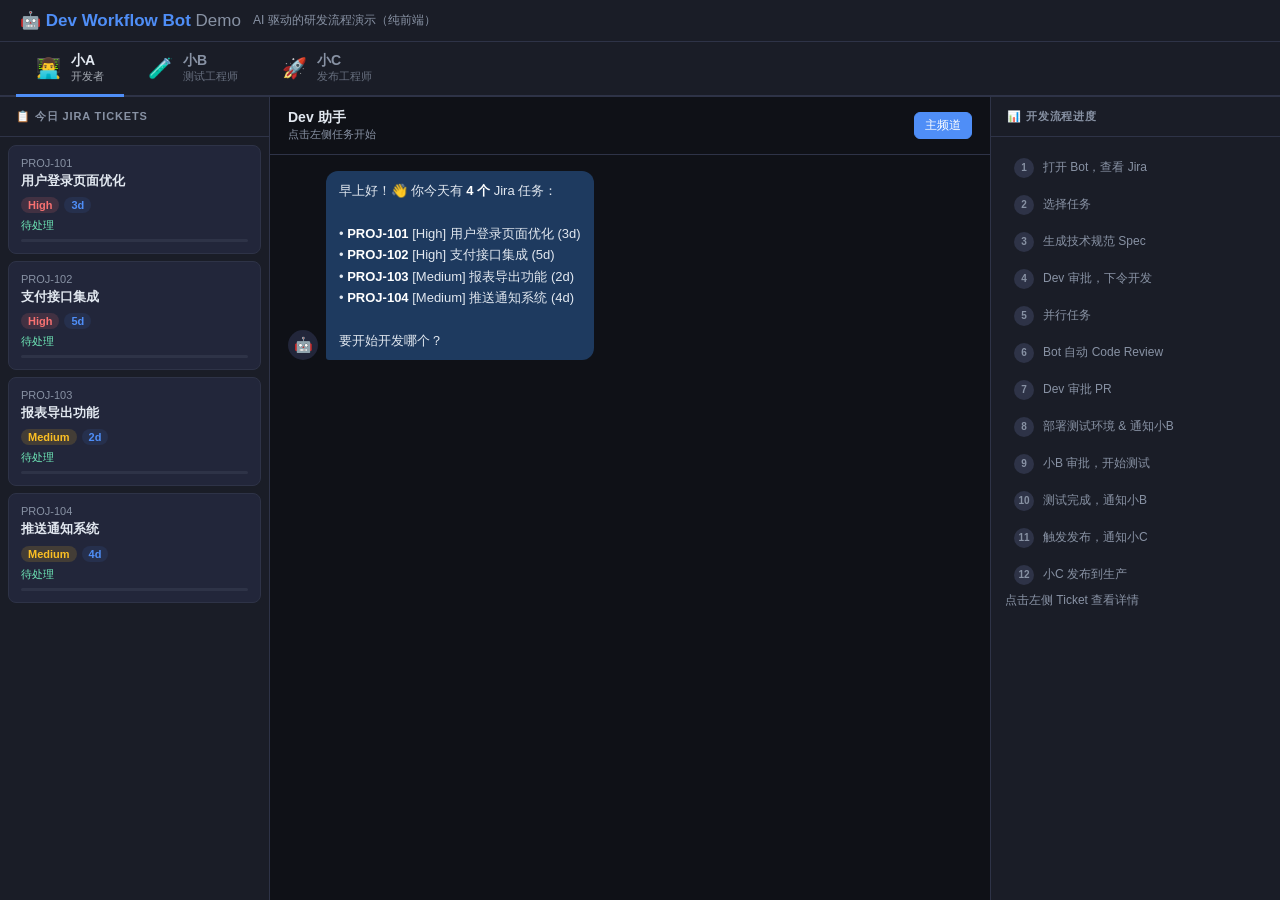
==== docs/index.html @ 61ea81e2 "feat: 纯静态版本 (GitHub Pages)" ====
<!DOCTYPE html>
<html lang="zh">
<head>
  <meta charset="UTF-8">
  <meta name="viewport" content="width=device-width, initial-scale=1.0">
  <title>Dev Workflow Bot Demo</title>
  <style>
* { box-sizing: border-box; margin: 0; padding: 0; }
:root {
  --bg: #0f1117; --surface: #1a1d27; --surface2: #22263a;
  --border: #2e3347; --accent: #4f8ef7; --accent2: #6ee7b7;
  --text: #e2e8f0; --text-dim: #8892a4;
  --bot-bubble: #1e3a5f; --user-bubble: #1a2a1a;
  --system-color: #64748b; --high: #f87171; --med: #fbbf24;
  --low: #4ade80; --done: #6ee7b7;
  --color-a: #4f8ef7; --color-b: #a78bfa; --color-c: #34d399;
}
body { font-family: -apple-system,BlinkMacSystemFont,'Segoe UI',sans-serif; background:var(--bg); color:var(--text); height:100vh; display:flex; flex-direction:column; overflow:hidden; }
header { background:var(--surface); border-bottom:1px solid var(--border); padding:10px 20px; display:flex; align-items:center; gap:12px; flex-shrink:0; }
header h1 { font-size:17px; font-weight:700; color:var(--accent); }
header h1 span { color:var(--text-dim); font-weight:400; }
.header-sub { font-size:12px; color:var(--text-dim); }
.person-tabs { display:flex; background:var(--surface); border-bottom:2px solid var(--border); padding:0 16px; flex-shrink:0; gap:4px; }
.person-tab { display:flex; align-items:center; gap:10px; padding:10px 20px; background:transparent; border:none; border-bottom:3px solid transparent; margin-bottom:-2px; cursor:pointer; color:var(--text-dim); transition:all .2s; position:relative; }
.person-tab:hover { color:var(--text); }
.person-tab.active { color:var(--text); }
.person-tab[data-person="a"].active { border-bottom-color:var(--color-a); }
.person-tab[data-person="b"].active { border-bottom-color:var(--color-b); }
.person-tab[data-person="c"].active { border-bottom-color:var(--color-c); }
.person-avatar { font-size:20px; }
.person-info { display:flex; flex-direction:column; align-items:flex-start; }
.person-name { font-size:14px; font-weight:700; line-height:1.2; }
.person-role { font-size:11px; opacity:.7; }
.person-badge { background:#f87171; color:white; font-size:10px; font-weight:700; border-radius:10px; padding:1px 6px; min-width:18px; text-align:center; display:none; }
.person-panel { display:none; flex:1; overflow:hidden; }
.person-panel.active { display:flex; flex-direction:column; }
.main { display:grid; grid-template-columns:270px 1fr 290px; flex:1; overflow:hidden; }
.sidebar { background:var(--surface); border-right:1px solid var(--border); display:flex; flex-direction:column; overflow:hidden; }
.sidebar-title { padding:12px 16px; font-size:11px; font-weight:700; text-transform:uppercase; letter-spacing:.08em; color:var(--text-dim); border-bottom:1px solid var(--border); flex-shrink:0; }
.ticket-list { flex:1; overflow-y:auto; padding:8px; }
.ticket-card { padding:11px 12px; border-radius:8px; border:1px solid var(--border); margin-bottom:7px; cursor:pointer; transition:all .2s; background:var(--surface2); }
.ticket-card:hover { border-color:var(--accent); }
.ticket-card.active { border-color:var(--accent); background:#1a2540; }
.ticket-id { font-size:11px; color:var(--text-dim); margin-bottom:3px; }
.ticket-title-text { font-size:13px; font-weight:600; line-height:1.4; margin-bottom:7px; }
.ticket-meta { display:flex; gap:5px; align-items:center; flex-wrap:wrap; }
.badge { padding:2px 7px; border-radius:10px; font-size:11px; font-weight:600; }
.badge-high { background:rgba(248,113,113,.15); color:var(--high); }
.badge-medium { background:rgba(251,191,36,.15); color:var(--med); }
.badge-est { background:rgba(79,142,247,.1); color:var(--accent); }
.ticket-state-label { font-size:11px; color:var(--accent2); margin-top:5px; }
.step-bar { height:3px; background:var(--border); border-radius:2px; overflow:hidden; margin-top:6px; }
.step-fill { height:100%; background:var(--accent); transition:width .5s; }
.queue-card { padding:11px 12px; border-radius:8px; border:1px solid var(--border); margin-bottom:7px; cursor:pointer; background:var(--surface2); transition:all .2s; }
.queue-card:hover { border-color:var(--accent2); }
.queue-card.new { border-color:var(--accent2); animation:pulse-border 2s ease-out; }
@keyframes pulse-border { 0%{box-shadow:0 0 0 0 rgba(110,231,183,.4);} 70%{box-shadow:0 0 0 6px rgba(110,231,183,0);} 100%{box-shadow:none;} }
.queue-title { font-size:13px; font-weight:600; margin-bottom:4px; }
.queue-sub { font-size:11px; color:var(--text-dim); }
.queue-status { font-size:11px; margin-top:5px; }
.queue-status.pending { color:var(--med); }
.queue-status.done { color:var(--done); }
.empty-queue { padding:20px 12px; font-size:13px; color:var(--text-dim); text-align:center; line-height:1.8; }
.empty-queue span { font-size:11px; }
.chat-area { display:flex; flex-direction:column; overflow:hidden; }
.chat-header { padding:12px 18px; border-bottom:1px solid var(--border); display:flex; align-items:center; gap:12px; flex-shrink:0; background:var(--bg); }
.chat-title { font-size:14px; font-weight:700; }
.chat-subtitle { font-size:11px; color:var(--text-dim); }
.chat-tabs { display:flex; gap:5px; overflow-x:auto; margin-left:auto; }
.chat-tab { padding:4px 10px; border-radius:6px; font-size:12px; border:1px solid var(--border); background:transparent; color:var(--text-dim); cursor:pointer; white-space:nowrap; transition:all .2s; }
.chat-tab.active { background:var(--accent); border-color:var(--accent); color:white; }
.chat-tab.notify { border-color:var(--accent2); color:var(--accent2); }
.messages { flex:1; overflow-y:auto; padding:16px 18px; display:flex; flex-direction:column; gap:10px; }
.typing-wrap { padding:0 18px 10px; flex-shrink:0; min-height:40px; }
.msg-row { display:flex; align-items:flex-end; gap:8px; max-width:78%; }
.msg-row.bot { align-self:flex-start; }
.msg-row.user { align-self:flex-end; flex-direction:row-reverse; }
.msg-avatar { width:30px; height:30px; border-radius:50%; display:flex; align-items:center; justify-content:center; font-size:15px; flex-shrink:0; background:var(--surface2); }
.msg-content { display:flex; flex-direction:column; gap:5px; }
.bubble { padding:9px 13px; border-radius:12px; font-size:13px; line-height:1.65; }
.bubble.bot { background:var(--bot-bubble); border-bottom-left-radius:3px; }
.bubble.user { background:var(--user-bubble); border-bottom-right-radius:3px; color:#c8f0c8; }
.bubble a { color:var(--accent); text-decoration:none; }
.bubble a:hover { text-decoration:underline; }
.bubble code { background:rgba(255,255,255,.1); padding:1px 5px; border-radius:3px; font-family:monospace; font-size:12px; }
.system-event { align-self:center; font-size:11px; color:var(--system-color); background:var(--surface); padding:3px 12px; border-radius:20px; border:1px solid var(--border); }
.action-buttons { display:flex; gap:7px; flex-wrap:wrap; margin-top:3px; }
.action-btn { padding:6px 13px; border-radius:8px; border:1px solid var(--accent); background:transparent; color:var(--accent); font-size:12px; cursor:pointer; transition:all .2s; }
.action-btn:hover { background:var(--accent); color:white; }
.action-btn.done { opacity:.35; pointer-events:none; }
.typing-indicator { display:flex; gap:4px; align-items:center; padding:9px 13px; background:var(--bot-bubble); border-radius:12px; border-bottom-left-radius:3px; }
.typing-dot { width:6px; height:6px; border-radius:50%; background:var(--accent); animation:bounce 1.2s infinite; }
.typing-dot:nth-child(2) { animation-delay:.2s; }
.typing-dot:nth-child(3) { animation-delay:.4s; }
@keyframes bounce { 0%,60%,100%{transform:translateY(0);opacity:.4;} 30%{transform:translateY(-5px);opacity:1;} }
.empty-state-msg { flex:1; display:flex; flex-direction:column; align-items:center; justify-content:center; gap:12px; color:var(--text-dim); font-size:13px; text-align:center; margin:auto; padding:40px 20px; line-height:1.7; }
.empty-icon { font-size:40px; }
.status-panel { background:var(--surface); border-left:1px solid var(--border); display:flex; flex-direction:column; overflow:hidden; }
.panel-title { padding:12px 16px; font-size:11px; font-weight:700; text-transform:uppercase; letter-spacing:.08em; color:var(--text-dim); border-bottom:1px solid var(--border); flex-shrink:0; }
.panel-body { flex:1; overflow-y:auto; padding:14px; }
.panel-hint { color:var(--text-dim); font-size:12px; }
.step-list { display:flex; flex-direction:column; gap:3px; }
.step-item { display:flex; align-items:center; gap:9px; padding:7px 9px; border-radius:7px; font-size:12px; transition:all .3s; }
.step-item.active { background:rgba(79,142,247,.12); color:var(--accent); font-weight:600; }
.step-item.done { color:var(--done); }
.step-item.pending { color:var(--text-dim); }
.step-num { width:20px; height:20px; border-radius:50%; display:flex; align-items:center; justify-content:center; font-size:10px; font-weight:700; flex-shrink:0; }
.step-num.active { background:var(--accent); color:white; }
.step-num.done { background:var(--done); color:#0f1117; }
.step-num.pending { background:var(--border); color:var(--text-dim); }
.info-section { margin-top:16px; border-top:1px solid var(--border); padding-top:14px; }
.info-title { font-size:11px; font-weight:700; color:var(--text-dim); text-transform:uppercase; letter-spacing:.06em; margin-bottom:10px; }
.info-row { margin-bottom:10px; }
.info-label { font-size:11px; color:var(--text-dim); margin-bottom:2px; }
.info-value { font-size:12px; color:var(--text); word-break:break-all; }
.info-value a { color:var(--accent); text-decoration:none; }
.info-value code { font-family:monospace; font-size:11px; background:rgba(255,255,255,.07); padding:1px 5px; border-radius:3px; }
::-webkit-scrollbar { width:4px; height:4px; }
::-webkit-scrollbar-track { background:transparent; }
::-webkit-scrollbar-thumb { background:var(--border); border-radius:3px; }
.bubble strong { font-weight:700; color:#fff; }
  </style>
</head>
<body>

<header>
  <h1>🤖 Dev Workflow Bot <span>Demo</span></h1>
  <div class="header-sub">AI 驱动的研发流程演示（纯前端）</div>
</header>

<div class="person-tabs">
  <button class="person-tab active" data-person="a" onclick="switchPerson('a')">
    <span class="person-avatar">👨‍💻</span>
    <span class="person-info"><span class="person-name">小A</span><span class="person-role">开发者</span></span>
    <span class="person-badge" id="badge-a"></span>
  </button>
  <button class="person-tab" data-person="b" onclick="switchPerson('b')">
    <span class="person-avatar">🧪</span>
    <span class="person-info"><span class="person-name">小B</span><span class="person-role">测试工程师</span></span>
    <span class="person-badge" id="badge-b"></span>
  </button>
  <button class="person-tab" data-person="c" onclick="switchPerson('c')">
    <span class="person-avatar">🚀</span>
    <span class="person-info"><span class="person-name">小C</span><span class="person-role">发布工程师</span></span>
    <span class="person-badge" id="badge-c"></span>
  </button>
</div>

<!-- 小A -->
<div class="person-panel active" id="panel-a">
  <div class="main">
    <aside class="sidebar">
      <div class="sidebar-title">📋 今日 Jira Tickets</div>
      <div class="ticket-list" id="ticket-list-a"></div>
    </aside>
    <section class="chat-area">
      <div class="chat-header">
        <div><div class="chat-title" id="chat-title-a">Dev 助手</div><div class="chat-subtitle" id="chat-subtitle-a">点击左侧任务开始</div></div>
        <div class="chat-tabs" id="chat-tabs-a">
          <button class="chat-tab active" data-tid="__a__" onclick="switchTab('a','__a__')">主频道</button>
        </div>
      </div>
      <div class="messages" id="messages-a"></div>
      <div class="typing-wrap"><div class="msg-row bot" id="typing-a" style="display:none"><div class="msg-avatar">🤖</div><div class="typing-indicator"><div class="typing-dot"></div><div class="typing-dot"></div><div class="typing-dot"></div></div></div></div>
    </section>
    <aside class="status-panel">
      <div class="panel-title">📊 开发流程进度</div>
      <div class="panel-body"><div class="step-list" id="step-list-a"></div><div id="info-a"><div class="panel-hint">点击左侧 Ticket 查看详情</div></div></div>
    </aside>
  </div>
</div>

<!-- 小B -->
<div class="person-panel" id="panel-b">
  <div class="main">
    <aside class="sidebar">
      <div class="sidebar-title">🧪 待测试任务</div>
      <div class="ticket-list" id="ticket-list-b"><div class="empty-queue">暂无待测试任务<br><span>等待开发完成后通知</span></div></div>
    </aside>
    <section class="chat-area">
      <div class="chat-header">
        <div><div class="chat-title">Bot 测试助手</div><div class="chat-subtitle">收到测试任务后在此交互</div></div>
        <div class="chat-tabs" id="chat-tabs-b"><button class="chat-tab active" data-tid="__b__" onclick="switchTab('b','__b__')">主频道</button></div>
      </div>
      <div class="messages" id="messages-b"><div class="empty-state-msg"><div class="empty-icon">🧪</div><div>等待小A 完成开发<br>测试任务会自动推送到这里</div></div></div>
      <div class="typing-wrap"><div class="msg-row bot" id="typing-b" style="display:none"><div class="msg-avatar">🤖</div><div class="typing-indicator"><div class="typing-dot"></div><div class="typing-dot"></div><div class="typing-dot"></div></div></div></div>
    </section>
    <aside class="status-panel">
      <div class="panel-title">📋 测试详情</div>
      <div class="panel-body"><div id="info-b"><div class="panel-hint">收到测试任务后显示详情</div></div></div>
    </aside>
  </div>
</div>

<!-- 小C -->
<div class="person-panel" id="panel-c">
  <div class="main">
    <aside class="sidebar">
      <div class="sidebar-title">🚀 待发布任务</div>
      <div class="ticket-list" id="ticket-list-c"><div class="empty-queue">暂无待发布任务<br><span>等待测试通过后通知</span></div></div>
    </aside>
    <section class="chat-area">
      <div class="chat-header">
        <div><div class="chat-title">Bot 发布助手</div><div class="chat-subtitle">收到发布任务后在此交互</div></div>
        <div class="chat-tabs" id="chat-tabs-c"><button class="chat-tab active" data-tid="__c__" onclick="switchTab('c','__c__')">主频道</button></div>
      </div>
      <div class="messages" id="messages-c"><div class="empty-state-msg"><div class="empty-icon">🚀</div><div>等待小B 测试通过<br>发布任务会自动推送到这里</div></div></div>
      <div class="typing-wrap"><div class="msg-row bot" id="typing-c" style="display:none"><div class="msg-avatar">🤖</div><div class="typing-indicator"><div class="typing-dot"></div><div class="typing-dot"></div><div class="typing-dot"></div></div></div></div>
    </section>
    <aside class="status-panel">
      <div class="panel-title">📋 发布详情</div>
      <div class="panel-body"><div id="info-c"><div class="panel-hint">收到发布任务后显示详情</div></div></div>
    </aside>
  </div>
</div>

<script>
// ── Data ─────────────────────────────────────────────────────────────────────
const TICKETS = [
  { id:"PROJ-101", title:"用户登录页面优化", desc:"优化登录页面 UI，支持手机号+验证码登录，增加记住密码功能", priority:"High", est:"3d" },
  { id:"PROJ-102", title:"支付接口集成", desc:"集成 Stripe 支付网关，支持信用卡和 Apple Pay", priority:"High", est:"5d" },
  { id:"PROJ-103", title:"报表导出功能", desc:"支持导出 Excel/PDF 格式的销售报表，支持自定义时间范围", priority:"Medium", est:"2d" },
  { id:"PROJ-104", title:"推送通知系统", desc:"集成 Firebase FCM，实现订单状态推送通知", priority:"Medium", est:"4d" },
];
const STEPS = [
  {n:1,l:"打开 Bot，查看 Jira"},{n:2,l:"选择任务"},{n:3,l:"生成技术规范 Spec"},
  {n:4,l:"Dev 审批，下令开发"},{n:5,l:"并行任务"},{n:6,l:"Bot 自动 Code Review"},
  {n:7,l:"Dev 审批 PR"},{n:8,l:"部署测试环境 & 通知小B"},{n:9,l:"小B 审批，开始测试"},
  {n:10,l:"测试完成，通知小B"},{n:11,l:"触发发布，通知小C"},{n:12,l:"小C 发布到生产"},
];

// ── State ─────────────────────────────────────────────────────────────────────
let currentPerson = "a";
const ps = {
  a:{ tid:"__a__", threads:{"__a__":[]}, wf:{} },
  b:{ tid:"__b__", threads:{"__b__":[]}, wf:{} },
  c:{ tid:"__c__", threads:{"__c__":[]}, wf:{} },
};
const badges = {a:0,b:0,c:0};

// ── Init ─────────────────────────────────────────────────────────────────────
window.addEventListener("DOMContentLoaded", () => {
  renderTicketList();
  renderSteps("a", 0);
  delay(600).then(() => botMsg("a","__a__",
    `早上好！👋 你今天有 <strong>${TICKETS.length} 个</strong> Jira 任务：\n\n${
      TICKETS.map(t=>`• <strong>${t.id}</strong> [${t.priority}] ${t.title} (${t.est})`).join("\n")
    }\n\n要开始开发哪个？`
  ));
});

// ── Person switch ─────────────────────────────────────────────────────────────
function switchPerson(p) {
  currentPerson = p;
  document.querySelectorAll(".person-tab").forEach(t => t.classList.toggle("active", t.dataset.person===p));
  document.querySelectorAll(".person-panel").forEach(el => el.classList.toggle("active", el.id===`panel-${p}`));
  clearBadge(p);
  // Re-render current thread
  const tid = ps[p].tid;
  const thread = ps[p].threads[tid] || [];
  const box = document.getElementById(`messages-${p}`);
  if (box && thread.length > 0) {
    box.innerHTML = "";
    thread.forEach(m => renderMsgEl(p, m));
    scrollBot(p);
  }
  syncTabs(p);
}

// ── Chat tab switch ───────────────────────────────────────────────────────────
function switchTab(p, tid) {
  ps[p].tid = tid;
  syncTabs(p);
  const box = document.getElementById(`messages-${p}`);
  if (!box) return;
  box.innerHTML = "";
  (ps[p].threads[tid]||[]).forEach(m => renderMsgEl(p, m));
  scrollBot(p);
  if (p==="a") {
    const wf = ps.a.wf[tid];
    renderSteps("a", wf?.step||0);
    renderInfoA(tid);
  }
}

function syncTabs(p) {
  const tid = ps[p].tid;
  document.querySelectorAll(`#chat-tabs-${p} .chat-tab`).forEach(t => {
    t.classList.toggle("active", t.dataset.tid===tid);
    if (t.dataset.tid===tid) t.classList.remove("notify");
  });
}

function addTabFor(p, tid, label) {
  const c = document.getElementById(`chat-tabs-${p}`);
  if (!c || c.querySelector(`[data-tid="${tid}"]`)) return;
  const btn = document.createElement("button");
  btn.className="chat-tab"; btn.dataset.tid=tid; btn.textContent=label;
  btn.onclick=()=>switchTab(p,tid);
  c.appendChild(btn);
}

// ── Ticket list (小A) ─────────────────────────────────────────────────────────
function renderTicketList() {
  const list = document.getElementById("ticket-list-a");
  TICKETS.forEach(t => {
    const card = document.createElement("div");
    card.className="ticket-card"; card.dataset.tid=t.id; card.onclick=()=>selectTicket(t.id);
    const pc = t.priority==="High"?"badge-high":"badge-medium";
    card.innerHTML=`<div class="ticket-id">${t.id}</div>
      <div class="ticket-title-text">${t.title}</div>
      <div class="ticket-meta"><span class="badge ${pc}">${t.priority}</span><span class="badge badge-est">${t.est}</span></div>
      <div class="ticket-state-label" id="state-${t.id}">待处理</div>
      <div class="step-bar"><div class="step-fill" id="bar-${t.id}" style="width:0%"></div></div>`;
    list.appendChild(card);
  });
}

function updateCard(tid) {
  const wf = ps.a.wf[tid];
  if (!wf) return;
  const el = document.getElementById(`state-${tid}`);
  const bar = document.getElementById(`bar-${tid}`);
  if (el) el.textContent = wf.stateLabel||"";
  if (bar) bar.style.width = Math.round((wf.step/12)*100)+"%";
}

// ── 小A workflow ──────────────────────────────────────────────────────────────
async function selectTicket(tid) {
  const ticket = TICKETS.find(t=>t.id===tid);
  if (!ticket) return;
  if (!ps.a.threads[tid]) ps.a.threads[tid]=[];
  addTabFor("a", tid, tid);
  switchTab("a", tid);
  document.querySelectorAll(".ticket-card").forEach(c=>c.classList.toggle("active",c.dataset.tid===tid));

  const wf = ps.a.wf[tid];
  if (wf) {
    // Already started - show current state card
    const actions = actionsFor(wf.state, tid);
    appendAndRender("a", tid, {role:"bot", text:
      `📋 <strong>${ticket.id}</strong> — ${ticket.title}\n\n需求描述：${ticket.desc}\n⏱ 预估工时：${ticket.est}\n\n当前进度：<strong>${wf.stateLabel}</strong>`,
      actions});
  } else {
    // New ticket
    ps.a.wf[tid] = {state:"idle", step:0, stateLabel:"待确认", branch:null, specUrl:null, prUrl:null, testUrl:null};
    updateCard(tid);
    await typing("a", 800);
    appendAndRender("a", tid, {role:"bot",
      text:`收到 <strong>${ticket.id}</strong> — ${ticket.title}\n\n📋 需求描述：${ticket.desc}\n⏱ 预估工时：${ticket.est}\n\n要开始做吗？我可以先生成技术规范文档。`,
      actions:[
        {label:"✅ 开始，先做 Spec 文档", fn:()=>runSpec(tid)},
        {label:"⏭ 跳过，直接开始开发",   fn:()=>runDev(tid)},
        {label:"❌ 暂不处理",             fn:()=>botMsg("a",tid,"好的，已跳过。有需要随时叫我 👍")},
      ]});
    setWf(tid, "waiting_start", 1, "Step 1: 待确认");
  }
}

async function runSpec(tid) {
  const ticket = TICKETS.find(t=>t.id===tid);
  setWf(tid,"generating_spec",3,"Step 3: 生成规范中");
  await typing("a",600);
  appendAndRender("a",tid,{role:"bot",text:"好的！我来拉代码分支并生成技术规范文档..."});
  await delay(1200);
  sysEvent("a",tid,"⚙️ 正在创建 Git 分支...");
  await delay(1500);
  const slug = ticket.id.toLowerCase();
  const branch = `feature/${slug}-${ticket.title.replace(/\s+/g,"-").toLowerCase().slice(0,20)}`;
  ps.a.wf[tid].branch = branch;
  sysEvent("a",tid,`✅ 分支已创建：\`${branch}\``);
  await delay(800);
  sysEvent("a",tid,"📝 正在生成技术规范文档（Spec）...");
  await delay(3000);
  const specNum = Math.floor(Math.random()*9000+1000);
  const specUrl = `https://github.com/org/repo/blob/feature/${slug}/docs/SPEC-${specNum}.md`;
  ps.a.wf[tid].specUrl = specUrl;
  setWf(tid,"waiting_spec",3,"Step 3: 待Review规范");
  await typing("a",1000);
  appendAndRender("a",tid,{role:"bot",
    text:`✅ 技术规范文档已生成！\n\n📄 <strong>Spec 文档</strong>：<a href="${specUrl}" target="_blank">点击查看</a>\n🌿 <strong>开发分支</strong>：<code>${branch}</code>\n\n主要内容包括：技术选型、接口设计、数据模型、测试策略。\n\n请 Review 后告诉我是否可以开始开发 👇`,
    actions:[
      {label:"✅ Spec 没问题，开始开发", fn:()=>runDev(tid)},
      {label:"✏️ 需要修改 Spec",         fn:()=>runSpec(tid)},
    ]});
  renderInfoA(tid);
}

async function runDev(tid) {
  const otherTickets = TICKETS.filter(t=>t.id!==tid);
  setWf(tid,"developing",5,"Step 4-5: 开发中");
  await typing("a",500);
  appendAndRender("a",tid,{role:"bot",text:"🚀 开始开发！我会在完成后通知你。"});
  if (otherTickets.length) {
    await delay(1200);
    appendAndRender("a",tid,{role:"bot",
      text:`💡 提示：开发期间你可以同时处理其他任务，比如 <strong>${otherTickets[0].id}</strong> — ${otherTickets[0].title}`,
      actions:[{label:`开始处理 ${otherTickets[0].id}`, fn:()=>selectTicket(otherTickets[0].id)}]});
  }
  const devSteps = ["分析需求文档...","搭建基础框架...","实现核心逻辑...","编写单元测试...","代码格式化 & Lint 检查..."];
  for (const s of devSteps) { await delay(1200); sysEvent("a",tid,`⚙️ ${s}`); }
  // Code review
  setWf(tid,"code_review",6,"Step 6: Bot Code Review");
  sysEvent("a",tid,"🔍 Bot 正在执行第一轮 Code Review...");
  await delay(3000);
  const issues = Math.floor(Math.random()*3);
  const sugg = Math.floor(Math.random()*4)+2;
  const prNum = Math.floor(Math.random()*900+100);
  const prUrl = `https://github.com/org/repo/pull/${prNum}`;
  ps.a.wf[tid].prUrl = prUrl;
  setWf(tid,"waiting_pr",7,"Step 7: 待Review PR");
  await typing("a",1200);
  appendAndRender("a",tid,{role:"bot",
    text:`🎉 代码开发完成！已完成第一轮自动 Code Review：\n\n${issues>0?"⚠️":"✅"} <strong>${issues} 个问题</strong> / <strong>${sugg} 条建议</strong>\n📊 发现 ${issues} 个问题，${sugg} 条建议。代码质量良好，逻辑清晰。\n\n🔗 <strong>PR 链接</strong>：<a href="${prUrl}" target="_blank">Pull Request</a>\n\n请你 Review 代码，确认没问题后审批 👇`,
    actions:[
      {label:"✅ 代码没问题，审批通过", fn:()=>runDeploy(tid)},
      {label:"💬 需要修改",             fn:()=>botMsg("a",tid,"好的，请在 PR 中提交修改意见，我稍后处理。")},
    ]});
  renderInfoA(tid);
}

async function runDeploy(tid) {
  setWf(tid,"deploying",8,"Step 8: 部署测试环境");
  await typing("a",500);
  appendAndRender("a",tid,{role:"bot",text:"✅ PR 已审批！开始创建测试环境并部署..."});
  sysEvent("a",tid,"🚀 正在创建独立测试环境...");
  await delay(3000);
  const envId = tid.toLowerCase().replace("-","");
  const testUrl = `https://test-${envId}.staging.example.com`;
  ps.a.wf[tid].testUrl = testUrl;
  sysEvent("a",tid,`✅ 测试环境已就绪：${testUrl}`);
  setWf(tid,"waiting_test",9,"Step 9: 待小B审批");
  await typing("a",1000);
  appendAndRender("a",tid,{role:"bot",
    text:`📬 已通知 <strong>小B（Tester）</strong> 开始测试任务。\n\n🌐 测试环境：<a href="${testUrl}" target="_blank">${testUrl}</a>\n📋 测试用例已准备好，等待小B审批。`});
  renderInfoA(tid);
  // Notify 小B
  await delay(1500);
  notifyB(tid, testUrl);
}

async function notifyB(tid, testUrl) {
  const ticket = TICKETS.find(t=>t.id===tid);
  const btid = `b_${tid}`;
  if (!ps.b.threads[btid]) ps.b.threads[btid]=[];
  ps.b.tid = btid;
  addTabFor("b", btid, tid);
  // Add queue card
  addQueueCard("b", tid);
  // Send bot message to 小B
  const msg = {role:"bot", text:`📋 新测试任务：<strong>${ticket.title}</strong>\n\n测试环境已就绪，请 Review 测试用例后批准开始测试。\n\n🌐 测试环境：<a href="${testUrl}" target="_blank">${testUrl}</a>`,
    actions:[{label:"✅ 审批，开始测试", fn:()=>runTest(tid, btid)}]};
  ps.b.threads[btid].push(msg);
  if (currentPerson==="b") { switchTab("b",btid); scrollBot("b"); }
  else addBadge("b");
  // Update 小B info panel
  document.getElementById("info-b").innerHTML=`<div class="info-section"><div class="info-title">测试任务</div>
    <div class="info-row"><div class="info-label">Ticket</div><div class="info-value">${tid} — ${ticket.title}</div></div>
    <div class="info-row"><div class="info-label">状态</div><div class="info-value" style="color:var(--color-b)">待审批测试</div></div>
    <div class="info-row"><div class="info-label">测试环境</div><div class="info-value"><a href="${testUrl}" target="_blank">打开 →</a></div></div>
  </div>`;
}

async function runTest(tid, btid) {
  const ticket = TICKETS.find(t=>t.id===tid);
  // 小B user message
  appendAndRender("b", btid, {role:"user", text:"✅ 审批，开始测试"});
  await typingFor("b",600);
  appendAndRender("b",btid,{role:"bot",text:"🧪 开始执行自动化测试..."});
  // Progress events in 小B
  const testSteps=["初始化测试环境...","执行 UI 测试套件...","执行 API 集成测试...","执行性能测试...","生成测试报告..."];
  for (const s of testSteps) { await delay(800); sysEventFor("b",btid,`⚙️ ${s}`); }
  await delay(1000);
  const total=Math.floor(Math.random()*30+20), failed=0, passed=total;
  const cov=Math.floor(Math.random()*14+82)+"%", dur=(Math.random()*15+8).toFixed(1)+"s";
  // 小B gets results
  appendAndRender("b",btid,{role:"bot",
    text:`✅ <strong>测试全部通过！</strong>\n\n📊 通过：${passed}/${total} | 失败：${failed} | 覆盖率：${cov}\n⏱ 耗时：${dur}\n\n代码质量优秀，可以发布！`});
  // Also notify 小A
  setWf(tid,"waiting_release",11,"Step 11: 待小C发布");
  await typing("a",800);
  appendAndRender("a",tid,{role:"bot",
    text:`✅ 测试全部通过！\n\n📊 ${passed}/${total} 通过 | 覆盖率 ${cov}\n\n已通知 <strong>小C（Release）</strong> 准备发布。`});
  renderInfoA(tid);
  // Notify 小C
  await delay(1500);
  notifyC(tid);
}

async function notifyC(tid) {
  const ticket = TICKETS.find(t=>t.id===tid);
  const ctid = `c_${tid}`;
  if (!ps.c.threads[ctid]) ps.c.threads[ctid]=[];
  ps.c.tid = ctid;
  addTabFor("c", ctid, tid);
  addQueueCard("c", tid);
  const msg = {role:"bot", text:`🚀 发布任务：<strong>${ticket.title}</strong>\n\n测试已全部通过，可以发布到生产环境。\n\n请确认后开始发布流程。`,
    actions:[{label:"🚀 确认发布到生产", fn:()=>runRelease(tid, ctid)}]};
  ps.c.threads[ctid].push(msg);
  if (currentPerson==="c") { switchTab("c",ctid); scrollBot("c"); }
  else addBadge("c");
  document.getElementById("info-c").innerHTML=`<div class="info-section"><div class="info-title">发布任务</div>
    <div class="info-row"><div class="info-label">Ticket</div><div class="info-value">${tid} — ${ticket.title}</div></div>
    <div class="info-row"><div class="info-label">状态</div><div class="info-value" style="color:var(--color-c)">待确认发布</div></div>
  </div>`;
}

async function runRelease(tid, ctid) {
  appendAndRender("c",ctid,{role:"user",text:"🚀 确认发布到生产"});
  await typingFor("c",500);
  appendAndRender("c",ctid,{role:"bot",text:"🚀 开始生产发布..."});
  const relSteps=["创建发布包...","备份当前版本...","蓝绿切换流量...","健康检查...","更新 CDN 缓存..."];
  for (const s of relSteps) { await delay(700); sysEventFor("c",ctid,`⚙️ ${s}`); }
  const ver=`v1.${Math.floor(Math.random()*9+1)}.${Math.floor(Math.random()*20)}`;
  await delay(1000);
  appendAndRender("c",ctid,{role:"bot",
    text:`🎉 <strong>发布成功！</strong>\n\n📦 版本号：<strong>${ver}</strong>\n🌐 生产地址：<a href="https://app.example.com" target="_blank">app.example.com</a>`});
  // Notify 小A - done!
  setWf(tid,"done",12,"✅ 完成");
  await typing("a",800);
  appendAndRender("a",tid,{role:"bot",
    text:`🎉 <strong>${tid} 发布成功！</strong>\n\n📦 版本：<strong>${ver}</strong>\n🌐 生产：<a href="https://app.example.com" target="_blank">app.example.com</a>\n\n整个研发流程已完成 ✅`});
  renderInfoA(tid);
  // Update 小C queue card
  const qc = document.querySelector(`#ticket-list-c [data-tid="${tid}"] .queue-status`);
  if (qc) { qc.textContent="✅ 已发布"; qc.className="queue-status done"; }
}

// ── Queue cards ───────────────────────────────────────────────────────────────
function addQueueCard(person, tid) {
  const list = document.getElementById(`ticket-list-${person}`);
  if (!list || list.querySelector(`[data-tid="${tid}"]`)) return;
  list.querySelector(".empty-queue")?.remove();
  const ticket = TICKETS.find(t=>t.id===tid);
  const ptid = `${person}_${tid}`;
  const card = document.createElement("div");
  card.className="queue-card new"; card.dataset.tid=tid;
  card.onclick=()=>switchTab(person, ptid);
  card.innerHTML=`<div class="queue-title">${tid}</div>
    <div class="queue-sub">${ticket?.title||""}</div>
    <div class="queue-status pending" id="qstatus-${person}-${tid}">⏳ 待处理</div>`;
  list.appendChild(card);
}

// ── Workflow state ────────────────────────────────────────────────────────────
function setWf(tid, state, step, label) {
  if (!ps.a.wf[tid]) ps.a.wf[tid]={};
  ps.a.wf[tid].state=state; ps.a.wf[tid].step=step; ps.a.wf[tid].stateLabel=label;
  updateCard(tid);
  if (ps.a.tid===tid) renderSteps("a",step);
}

function actionsFor(state, tid) {
  const m = {
    waiting_start:[{label:"✅ 开始，先做 Spec 文档",fn:()=>runSpec(tid)},{label:"⏭ 跳过，直接开发",fn:()=>runDev(tid)}],
    waiting_spec:[{label:"✅ Spec 没问题，开始开发",fn:()=>runDev(tid)},{label:"✏️ 需要修改",fn:()=>runSpec(tid)}],
    waiting_pr:[{label:"✅ 代码没问题，审批通过",fn:()=>runDeploy(tid)}],
  };
  return m[state]||[];
}

// ── Render ────────────────────────────────────────────────────────────────────
function botMsg(p, tid, text, actions) {
  appendAndRender(p, tid, {role:"bot", text, actions});
}

function appendAndRender(p, tid, msg) {
  if (!ps[p].threads[tid]) ps[p].threads[tid]=[];
  ps[p].threads[tid].push(msg);
  if (currentPerson===p && ps[p].tid===tid) { renderMsgEl(p, msg); scrollBot(p); }
}

function renderMsgEl(p, msg) {
  const box = document.getElementById(`messages-${p}`);
  if (!box) return;
  box.querySelector(".empty-state-msg")?.remove();
  if (msg.system) {
    const el=document.createElement("div"); el.className="system-event"; el.textContent=msg.text; box.appendChild(el); return;
  }
  const row=document.createElement("div"); row.className=`msg-row ${msg.role||"bot"}`;
  const av=document.createElement("div"); av.className="msg-avatar";
  av.textContent=msg.role==="bot"?"🤖":p==="a"?"👨‍💻":p==="b"?"🧪":"🚀";
  const ct=document.createElement("div"); ct.className="msg-content";
  const bbl=document.createElement("div"); bbl.className=`bubble ${msg.role||"bot"}`;
  bbl.innerHTML=mdLight(msg.text||""); ct.appendChild(bbl);
  if (msg.actions?.length) {
    const btns=document.createElement("div"); btns.className="action-buttons";
    msg.actions.forEach(a=>{
      const btn=document.createElement("button"); btn.className="action-btn"; btn.textContent=a.label;
      btn.onclick=()=>{ btn.parentElement.querySelectorAll(".action-btn").forEach(b=>b.classList.add("done")); a.fn(); };
      btns.appendChild(btn);
    });
    ct.appendChild(btns);
  }
  row.appendChild(av); row.appendChild(ct); box.appendChild(row);
}

function sysEvent(p, tid, text) {
  const msg={system:true,text}; appendAndRender(p,tid,msg);
}
function sysEventFor(p, tid, text) { sysEvent(p,tid,text); }

function renderSteps(p, cur) {
  const list=document.getElementById(`step-list-${p}`); if(!list) return; list.innerHTML="";
  STEPS.forEach(s=>{
    const cls=s.n<cur?"done":s.n===cur?"active":"pending";
    const li=document.createElement("div"); li.className=`step-item ${cls}`;
    const num=document.createElement("div"); num.className=`step-num ${cls}`; num.textContent=cls==="done"?"✓":s.n;
    const lbl=document.createElement("span"); lbl.textContent=s.l;
    li.appendChild(num); li.appendChild(lbl); list.appendChild(li);
  });
}

function renderInfoA(tid) {
  const panel=document.getElementById("info-a"); if(!panel) return;
  const wf=ps.a.wf[tid]; const ticket=TICKETS.find(t=>t.id===tid);
  if (!wf||!ticket) { panel.innerHTML=`<div class="panel-hint">点击左侧 Ticket 查看详情</div>`; return; }
  panel.innerHTML=`<div class="info-section"><div class="info-title">任务信息</div>
    <div class="info-row"><div class="info-label">Ticket</div><div class="info-value">${tid} — ${ticket.title}</div></div>
    <div class="info-row"><div class="info-label">当前阶段</div><div class="info-value" style="color:var(--accent)">${wf.stateLabel||"—"}</div></div>
    ${wf.branch?`<div class="info-row"><div class="info-label">分支</div><div class="info-value"><code>${wf.branch}</code></div></div>`:""}
    ${wf.specUrl?`<div class="info-row"><div class="info-label">Spec</div><div class="info-value"><a href="${wf.specUrl}" target="_blank">查看 →</a></div></div>`:""}
    ${wf.prUrl?`<div class="info-row"><div class="info-label">PR</div><div class="info-value"><a href="${wf.prUrl}" target="_blank">查看 PR →</a></div></div>`:""}
    ${wf.testUrl?`<div class="info-row"><div class="info-label">测试环境</div><div class="info-value"><a href="${wf.testUrl}" target="_blank">${wf.testUrl}</a></div></div>`:""}
  </div>`;
}

// ── Typing ────────────────────────────────────────────────────────────────────
async function typing(p, ms) {
  const el=document.getElementById(`typing-${p}`);
  if(el&&currentPerson===p&&ps[p].tid) { el.style.display="flex"; await delay(ms); el.style.display="none"; }
  else await delay(ms);
}
async function typingFor(p, ms) { return typing(p, ms); }

// ── Badge ─────────────────────────────────────────────────────────────────────
function addBadge(p) {
  badges[p]++; const el=document.getElementById(`badge-${p}`);
  if(el){el.textContent=badges[p];el.style.display="inline-block";}
}
function clearBadge(p) {
  badges[p]=0; const el=document.getElementById(`badge-${p}`);
  if(el) el.style.display="none";
}

// ── Utils ─────────────────────────────────────────────────────────────────────
const delay = ms => new Promise(r=>setTimeout(r,ms));
function scrollBot(p) { const el=document.getElementById(`messages-${p}`); if(el) el.scrollTop=el.scrollHeight; }
function mdLight(t) {
  return t.replace(/\*\*(.+?)\*\*/g,"<strong>$1</strong>")
    .replace(/`([^`]+)`/g,"<code>$1</code>")
    .replace(/\[(.+?)\]\((.+?)\)/g,'<a href="$2" target="_blank">$1</a>')
    .replace(/\n/g,"<br>");
}
</script>
</body>
</html>
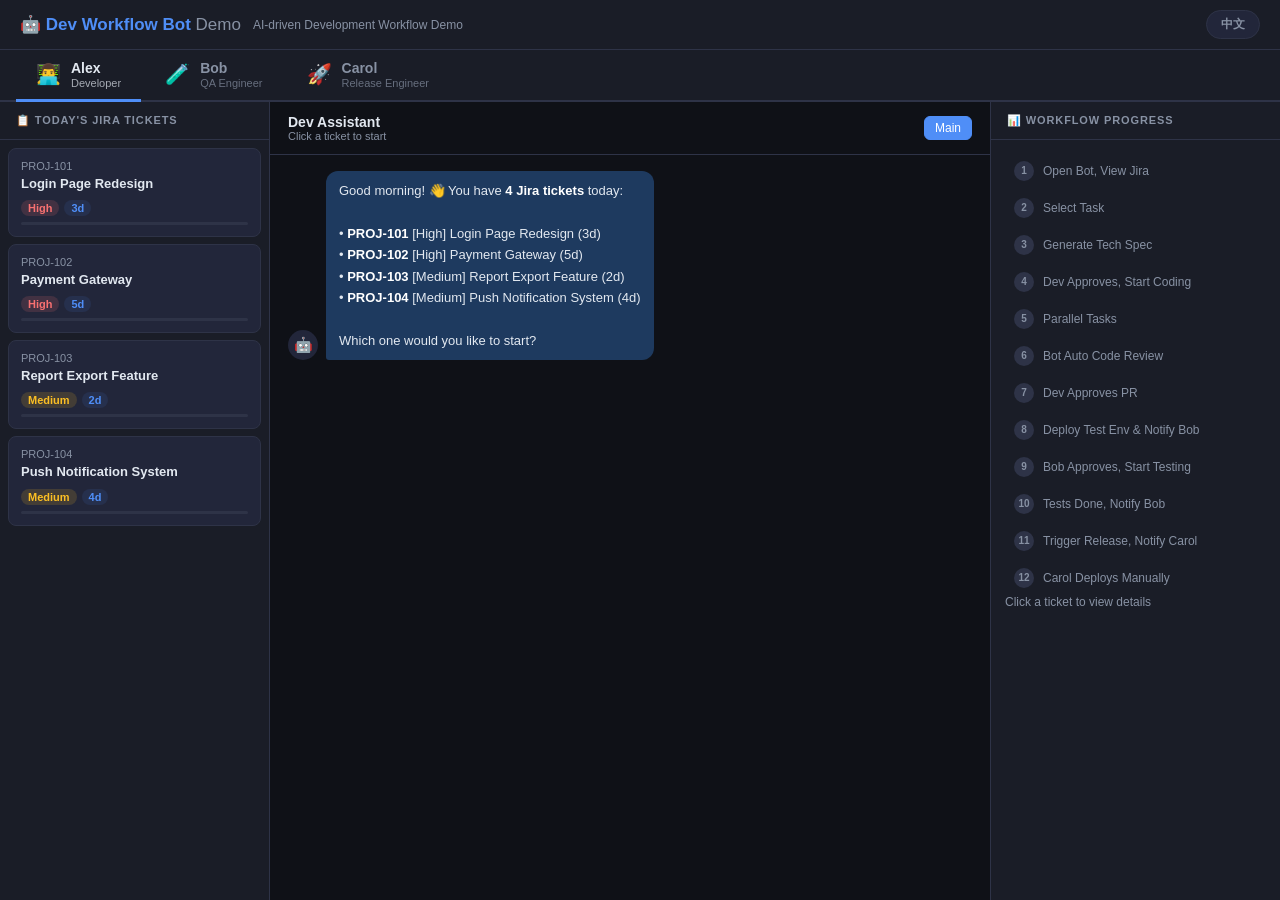
==== commit bcf0b406: "feat: 英中双语 + 人工发布流程 - 默认英文，右上角一键切换中文 - 三人名称: Alex(开发)/Bob(QA)/Carol(发布) - Step 12 改为人工手动发布：   1. Car" ====
--- a/docs/index.html
+++ b/docs/index.html
@@ -1,27 +1,29 @@
 <!DOCTYPE html>
-<html lang="zh">
+<html lang="en">
 <head>
   <meta charset="UTF-8">
   <meta name="viewport" content="width=device-width, initial-scale=1.0">
   <title>Dev Workflow Bot Demo</title>
   <style>
-* { box-sizing: border-box; margin: 0; padding: 0; }
+* { box-sizing:border-box; margin:0; padding:0; }
 :root {
-  --bg: #0f1117; --surface: #1a1d27; --surface2: #22263a;
-  --border: #2e3347; --accent: #4f8ef7; --accent2: #6ee7b7;
-  --text: #e2e8f0; --text-dim: #8892a4;
-  --bot-bubble: #1e3a5f; --user-bubble: #1a2a1a;
-  --system-color: #64748b; --high: #f87171; --med: #fbbf24;
-  --low: #4ade80; --done: #6ee7b7;
-  --color-a: #4f8ef7; --color-b: #a78bfa; --color-c: #34d399;
-}
-body { font-family: -apple-system,BlinkMacSystemFont,'Segoe UI',sans-serif; background:var(--bg); color:var(--text); height:100vh; display:flex; flex-direction:column; overflow:hidden; }
+  --bg:#0f1117; --surface:#1a1d27; --surface2:#22263a;
+  --border:#2e3347; --accent:#4f8ef7; --accent2:#6ee7b7;
+  --text:#e2e8f0; --text-dim:#8892a4;
+  --bot-bubble:#1e3a5f; --user-bubble:#1a2a1a;
+  --system-color:#64748b; --high:#f87171; --med:#fbbf24;
+  --low:#4ade80; --done:#6ee7b7;
+  --color-a:#4f8ef7; --color-b:#a78bfa; --color-c:#34d399;
+}
+body { font-family:-apple-system,BlinkMacSystemFont,'Segoe UI',sans-serif; background:var(--bg); color:var(--text); height:100vh; display:flex; flex-direction:column; overflow:hidden; }
 header { background:var(--surface); border-bottom:1px solid var(--border); padding:10px 20px; display:flex; align-items:center; gap:12px; flex-shrink:0; }
 header h1 { font-size:17px; font-weight:700; color:var(--accent); }
 header h1 span { color:var(--text-dim); font-weight:400; }
 .header-sub { font-size:12px; color:var(--text-dim); }
+.lang-btn { margin-left:auto; padding:5px 14px; border-radius:20px; border:1px solid var(--border); background:var(--surface2); color:var(--text-dim); cursor:pointer; font-size:12px; font-weight:600; transition:all .2s; }
+.lang-btn:hover { border-color:var(--accent); color:var(--accent); }
 .person-tabs { display:flex; background:var(--surface); border-bottom:2px solid var(--border); padding:0 16px; flex-shrink:0; gap:4px; }
-.person-tab { display:flex; align-items:center; gap:10px; padding:10px 20px; background:transparent; border:none; border-bottom:3px solid transparent; margin-bottom:-2px; cursor:pointer; color:var(--text-dim); transition:all .2s; position:relative; }
+.person-tab { display:flex; align-items:center; gap:10px; padding:10px 20px; background:transparent; border:none; border-bottom:3px solid transparent; margin-bottom:-2px; cursor:pointer; color:var(--text-dim); transition:all .2s; }
 .person-tab:hover { color:var(--text); }
 .person-tab.active { color:var(--text); }
 .person-tab[data-person="a"].active { border-bottom-color:var(--color-a); }
@@ -43,7 +45,7 @@
 .ticket-card.active { border-color:var(--accent); background:#1a2540; }
 .ticket-id { font-size:11px; color:var(--text-dim); margin-bottom:3px; }
 .ticket-title-text { font-size:13px; font-weight:600; line-height:1.4; margin-bottom:7px; }
-.ticket-meta { display:flex; gap:5px; align-items:center; flex-wrap:wrap; }
+.ticket-meta { display:flex; gap:5px; flex-wrap:wrap; }
 .badge { padding:2px 7px; border-radius:10px; font-size:11px; font-weight:600; }
 .badge-high { background:rgba(248,113,113,.15); color:var(--high); }
 .badge-medium { background:rgba(251,191,36,.15); color:var(--med); }
@@ -59,6 +61,7 @@
 .queue-sub { font-size:11px; color:var(--text-dim); }
 .queue-status { font-size:11px; margin-top:5px; }
 .queue-status.pending { color:var(--med); }
+.queue-status.in-progress { color:var(--accent); }
 .queue-status.done { color:var(--done); }
 .empty-queue { padding:20px 12px; font-size:13px; color:var(--text-dim); text-align:center; line-height:1.8; }
 .empty-queue span { font-size:11px; }
@@ -88,12 +91,13 @@
 .action-btn { padding:6px 13px; border-radius:8px; border:1px solid var(--accent); background:transparent; color:var(--accent); font-size:12px; cursor:pointer; transition:all .2s; }
 .action-btn:hover { background:var(--accent); color:white; }
 .action-btn.done { opacity:.35; pointer-events:none; }
+.action-btn.danger { border-color:var(--color-c); color:var(--color-c); }
+.action-btn.danger:hover { background:var(--color-c); color:#0f1117; }
 .typing-indicator { display:flex; gap:4px; align-items:center; padding:9px 13px; background:var(--bot-bubble); border-radius:12px; border-bottom-left-radius:3px; }
 .typing-dot { width:6px; height:6px; border-radius:50%; background:var(--accent); animation:bounce 1.2s infinite; }
-.typing-dot:nth-child(2) { animation-delay:.2s; }
-.typing-dot:nth-child(3) { animation-delay:.4s; }
+.typing-dot:nth-child(2){animation-delay:.2s;} .typing-dot:nth-child(3){animation-delay:.4s;}
 @keyframes bounce { 0%,60%,100%{transform:translateY(0);opacity:.4;} 30%{transform:translateY(-5px);opacity:1;} }
-.empty-state-msg { flex:1; display:flex; flex-direction:column; align-items:center; justify-content:center; gap:12px; color:var(--text-dim); font-size:13px; text-align:center; margin:auto; padding:40px 20px; line-height:1.7; }
+.empty-state-msg { display:flex; flex-direction:column; align-items:center; justify-content:center; gap:12px; color:var(--text-dim); font-size:13px; text-align:center; padding:40px 20px; line-height:1.7; }
 .empty-icon { font-size:40px; }
 .status-panel { background:var(--surface); border-left:1px solid var(--border); display:flex; flex-direction:column; overflow:hidden; }
 .panel-title { padding:12px 16px; font-size:11px; font-weight:700; text-transform:uppercase; letter-spacing:.08em; color:var(--text-dim); border-bottom:1px solid var(--border); flex-shrink:0; }
@@ -105,9 +109,7 @@
 .step-item.done { color:var(--done); }
 .step-item.pending { color:var(--text-dim); }
 .step-num { width:20px; height:20px; border-radius:50%; display:flex; align-items:center; justify-content:center; font-size:10px; font-weight:700; flex-shrink:0; }
-.step-num.active { background:var(--accent); color:white; }
-.step-num.done { background:var(--done); color:#0f1117; }
-.step-num.pending { background:var(--border); color:var(--text-dim); }
+.step-num.active{background:var(--accent);color:white;} .step-num.done{background:var(--done);color:#0f1117;} .step-num.pending{background:var(--border);color:var(--text-dim);}
 .info-section { margin-top:16px; border-top:1px solid var(--border); padding-top:14px; }
 .info-title { font-size:11px; font-weight:700; color:var(--text-dim); text-transform:uppercase; letter-spacing:.06em; margin-bottom:10px; }
 .info-row { margin-bottom:10px; }
@@ -115,119 +117,267 @@
 .info-value { font-size:12px; color:var(--text); word-break:break-all; }
 .info-value a { color:var(--accent); text-decoration:none; }
 .info-value code { font-family:monospace; font-size:11px; background:rgba(255,255,255,.07); padding:1px 5px; border-radius:3px; }
-::-webkit-scrollbar { width:4px; height:4px; }
-::-webkit-scrollbar-track { background:transparent; }
-::-webkit-scrollbar-thumb { background:var(--border); border-radius:3px; }
-.bubble strong { font-weight:700; color:#fff; }
+::-webkit-scrollbar{width:4px;height:4px;} ::-webkit-scrollbar-track{background:transparent;} ::-webkit-scrollbar-thumb{background:var(--border);border-radius:3px;}
+.bubble strong{font-weight:700;color:#fff;}
+.manual-deploy-box { margin-top:8px; padding:10px 13px; border-radius:8px; border:1px solid var(--color-c); background:rgba(52,211,153,.06); font-size:12px; color:var(--text-dim); line-height:1.6; }
+.manual-deploy-box strong { color:var(--color-c); }
   </style>
 </head>
 <body>
 
 <header>
   <h1>🤖 Dev Workflow Bot <span>Demo</span></h1>
-  <div class="header-sub">AI 驱动的研发流程演示（纯前端）</div>
+  <div class="header-sub" id="header-sub">AI-driven Development Workflow Demo</div>
+  <button class="lang-btn" id="lang-toggle" onclick="toggleLang()">中文</button>
 </header>
 
 <div class="person-tabs">
   <button class="person-tab active" data-person="a" onclick="switchPerson('a')">
     <span class="person-avatar">👨‍💻</span>
-    <span class="person-info"><span class="person-name">小A</span><span class="person-role">开发者</span></span>
+    <span class="person-info"><span class="person-name" id="name-a">Alex</span><span class="person-role" id="role-a">Developer</span></span>
     <span class="person-badge" id="badge-a"></span>
   </button>
   <button class="person-tab" data-person="b" onclick="switchPerson('b')">
     <span class="person-avatar">🧪</span>
-    <span class="person-info"><span class="person-name">小B</span><span class="person-role">测试工程师</span></span>
+    <span class="person-info"><span class="person-name" id="name-b">Bob</span><span class="person-role" id="role-b">QA Engineer</span></span>
     <span class="person-badge" id="badge-b"></span>
   </button>
   <button class="person-tab" data-person="c" onclick="switchPerson('c')">
     <span class="person-avatar">🚀</span>
-    <span class="person-info"><span class="person-name">小C</span><span class="person-role">发布工程师</span></span>
+    <span class="person-info"><span class="person-name" id="name-c">Carol</span><span class="person-role" id="role-c">Release Engineer</span></span>
     <span class="person-badge" id="badge-c"></span>
   </button>
 </div>
 
-<!-- 小A -->
+<!-- Alex / 小A -->
 <div class="person-panel active" id="panel-a">
   <div class="main">
     <aside class="sidebar">
-      <div class="sidebar-title">📋 今日 Jira Tickets</div>
+      <div class="sidebar-title" id="sidebar-title-a">📋 Today's Jira Tickets</div>
       <div class="ticket-list" id="ticket-list-a"></div>
     </aside>
     <section class="chat-area">
       <div class="chat-header">
-        <div><div class="chat-title" id="chat-title-a">Dev 助手</div><div class="chat-subtitle" id="chat-subtitle-a">点击左侧任务开始</div></div>
-        <div class="chat-tabs" id="chat-tabs-a">
-          <button class="chat-tab active" data-tid="__a__" onclick="switchTab('a','__a__')">主频道</button>
-        </div>
+        <div><div class="chat-title" id="chat-title-a">Dev Assistant</div><div class="chat-subtitle" id="chat-subtitle-a">Click a ticket to start</div></div>
+        <div class="chat-tabs" id="chat-tabs-a"><button class="chat-tab active" data-tid="__a__" onclick="switchTab('a','__a__')" id="main-tab-a">Main</button></div>
       </div>
       <div class="messages" id="messages-a"></div>
       <div class="typing-wrap"><div class="msg-row bot" id="typing-a" style="display:none"><div class="msg-avatar">🤖</div><div class="typing-indicator"><div class="typing-dot"></div><div class="typing-dot"></div><div class="typing-dot"></div></div></div></div>
     </section>
     <aside class="status-panel">
-      <div class="panel-title">📊 开发流程进度</div>
-      <div class="panel-body"><div class="step-list" id="step-list-a"></div><div id="info-a"><div class="panel-hint">点击左侧 Ticket 查看详情</div></div></div>
+      <div class="panel-title" id="panel-title-a">📊 Workflow Progress</div>
+      <div class="panel-body"><div class="step-list" id="step-list-a"></div><div id="info-a"><div class="panel-hint" id="panel-hint-a">Click a ticket to view details</div></div></div>
     </aside>
   </div>
 </div>
 
-<!-- 小B -->
+<!-- Bob / 小B -->
 <div class="person-panel" id="panel-b">
   <div class="main">
     <aside class="sidebar">
-      <div class="sidebar-title">🧪 待测试任务</div>
-      <div class="ticket-list" id="ticket-list-b"><div class="empty-queue">暂无待测试任务<br><span>等待开发完成后通知</span></div></div>
+      <div class="sidebar-title" id="sidebar-title-b">🧪 Test Queue</div>
+      <div class="ticket-list" id="ticket-list-b"><div class="empty-queue" id="empty-b">No test tasks yet<br><span>Waiting for dev to complete</span></div></div>
     </aside>
     <section class="chat-area">
       <div class="chat-header">
-        <div><div class="chat-title">Bot 测试助手</div><div class="chat-subtitle">收到测试任务后在此交互</div></div>
-        <div class="chat-tabs" id="chat-tabs-b"><button class="chat-tab active" data-tid="__b__" onclick="switchTab('b','__b__')">主频道</button></div>
+        <div><div class="chat-title" id="chat-title-b">Test Assistant Bot</div><div class="chat-subtitle" id="chat-subtitle-b">Test tasks will appear here</div></div>
+        <div class="chat-tabs" id="chat-tabs-b"><button class="chat-tab active" data-tid="__b__" onclick="switchTab('b','__b__')" id="main-tab-b">Main</button></div>
       </div>
-      <div class="messages" id="messages-b"><div class="empty-state-msg"><div class="empty-icon">🧪</div><div>等待小A 完成开发<br>测试任务会自动推送到这里</div></div></div>
+      <div class="messages" id="messages-b"><div class="empty-state-msg" id="empty-chat-b"><div class="empty-icon">🧪</div><div id="empty-chat-b-text">Waiting for Alex to finish development<br>Test tasks will be pushed here automatically</div></div></div>
       <div class="typing-wrap"><div class="msg-row bot" id="typing-b" style="display:none"><div class="msg-avatar">🤖</div><div class="typing-indicator"><div class="typing-dot"></div><div class="typing-dot"></div><div class="typing-dot"></div></div></div></div>
     </section>
     <aside class="status-panel">
-      <div class="panel-title">📋 测试详情</div>
-      <div class="panel-body"><div id="info-b"><div class="panel-hint">收到测试任务后显示详情</div></div></div>
+      <div class="panel-title" id="panel-title-b">📋 Test Details</div>
+      <div class="panel-body"><div id="info-b"><div class="panel-hint" id="panel-hint-b">Details will appear when a test task arrives</div></div></div>
     </aside>
   </div>
 </div>
 
-<!-- 小C -->
+<!-- Carol / 小C -->
 <div class="person-panel" id="panel-c">
   <div class="main">
     <aside class="sidebar">
-      <div class="sidebar-title">🚀 待发布任务</div>
-      <div class="ticket-list" id="ticket-list-c"><div class="empty-queue">暂无待发布任务<br><span>等待测试通过后通知</span></div></div>
+      <div class="sidebar-title" id="sidebar-title-c">🚀 Release Queue</div>
+      <div class="ticket-list" id="ticket-list-c"><div class="empty-queue" id="empty-c">No release tasks yet<br><span>Waiting for tests to pass</span></div></div>
     </aside>
     <section class="chat-area">
       <div class="chat-header">
-        <div><div class="chat-title">Bot 发布助手</div><div class="chat-subtitle">收到发布任务后在此交互</div></div>
-        <div class="chat-tabs" id="chat-tabs-c"><button class="chat-tab active" data-tid="__c__" onclick="switchTab('c','__c__')">主频道</button></div>
+        <div><div class="chat-title" id="chat-title-c">Release Assistant Bot</div><div class="chat-subtitle" id="chat-subtitle-c">Release tasks will appear here</div></div>
+        <div class="chat-tabs" id="chat-tabs-c"><button class="chat-tab active" data-tid="__c__" onclick="switchTab('c','__c__')" id="main-tab-c">Main</button></div>
       </div>
-      <div class="messages" id="messages-c"><div class="empty-state-msg"><div class="empty-icon">🚀</div><div>等待小B 测试通过<br>发布任务会自动推送到这里</div></div></div>
+      <div class="messages" id="messages-c"><div class="empty-state-msg" id="empty-chat-c"><div class="empty-icon">🚀</div><div id="empty-chat-c-text">Waiting for Bob's tests to pass<br>Release tasks will be pushed here automatically</div></div></div>
       <div class="typing-wrap"><div class="msg-row bot" id="typing-c" style="display:none"><div class="msg-avatar">🤖</div><div class="typing-indicator"><div class="typing-dot"></div><div class="typing-dot"></div><div class="typing-dot"></div></div></div></div>
     </section>
     <aside class="status-panel">
-      <div class="panel-title">📋 发布详情</div>
-      <div class="panel-body"><div id="info-c"><div class="panel-hint">收到发布任务后显示详情</div></div></div>
+      <div class="panel-title" id="panel-title-c">📋 Release Details</div>
+      <div class="panel-body"><div id="info-c"><div class="panel-hint" id="panel-hint-c">Details will appear when a release task arrives</div></div></div>
     </aside>
   </div>
 </div>
 
 <script>
-// ── Data ─────────────────────────────────────────────────────────────────────
+// ── i18n ──────────────────────────────────────────────────────────────────────
+let lang = "en";
+
+const T = {
+  en: {
+    headerSub: "AI-driven Development Workflow Demo",
+    langToggle: "中文",
+    nameA:"Alex", roleA:"Developer",
+    nameB:"Bob",  roleB:"QA Engineer",
+    nameC:"Carol",roleC:"Release Engineer",
+    sidebarA:"📋 Today's Jira Tickets",
+    sidebarB:"🧪 Test Queue",
+    sidebarC:"🚀 Release Queue",
+    chatTitleA:"Dev Assistant", chatSubA:"Click a ticket to start",
+    chatTitleB:"Test Assistant Bot", chatSubB:"Test tasks will appear here",
+    chatTitleC:"Release Assistant Bot", chatSubC:"Release tasks will appear here",
+    panelTitleA:"📊 Workflow Progress", panelTitleB:"📋 Test Details", panelTitleC:"📋 Release Details",
+    panelHintA:"Click a ticket to view details",
+    panelHintB:"Details will appear when a test task arrives",
+    panelHintC:"Details will appear when a release task arrives",
+    emptyB:"No test tasks yet", emptyBSub:"Waiting for dev to complete",
+    emptyC:"No release tasks yet", emptyCSub:"Waiting for tests to pass",
+    emptyChatB:"Waiting for Alex to finish development\nTest tasks will be pushed here automatically",
+    emptyChatC:"Waiting for Bob's tests to pass\nRelease tasks will be pushed here automatically",
+    mainTab:"Main",
+    // Workflow steps
+    steps:["Open Bot, View Jira","Select Task","Generate Tech Spec","Dev Approves, Start Coding","Parallel Tasks","Bot Auto Code Review","Dev Approves PR","Deploy Test Env & Notify Bob","Bob Approves, Start Testing","Tests Done, Notify Bob","Trigger Release, Notify Carol","Carol Deploys Manually"],
+    // Bot messages
+    greeting: (n,tickets) => `Good morning! 👋 You have <strong>${n} Jira tickets</strong> today:\n\n${tickets}\n\nWhich one would you like to start?`,
+    ticketCard: (id,title,desc,est) => `Got <strong>${id}</strong> — ${title}\n\n📋 Description: ${desc}\n⏱ Estimate: ${est}\n\nReady to start? I can generate the tech spec first.`,
+    alreadyStarted: (id,title,est,label) => `📋 <strong>${id}</strong> — ${title}\n\nDescription: ${title}\n⏱ Estimate: ${est}\n\nCurrent status: <strong>${label}</strong>`,
+    btnStartSpec:"✅ Start with Tech Spec", btnSkipSpec:"⏭ Skip, Start Coding Directly", btnSkip:"❌ Skip for now",
+    skipped:"Got it, skipping. Call me when you need me 👍",
+    specStart:"Great! Let me create the branch and generate the tech spec...",
+    creatingBranch:"⚙️ Creating Git branch...",
+    branchCreated:(b)=>`✅ Branch created: \`${b}\``,
+    generatingSpec:"📝 Generating tech spec document...",
+    specDone:(url,branch)=>`✅ Tech spec generated!\n\n📄 <strong>Spec Doc</strong>: <a href="${url}" target="_blank">View here</a>\n🌿 <strong>Branch</strong>: <code>${branch}</code>\n\nIncludes: tech stack, API design, data model, test strategy.\n\nPlease review and let me know if we can proceed 👇`,
+    btnApproveSpec:"✅ Spec looks good, start coding", btnReviseSpec:"✏️ Need revisions",
+    devStart:"🚀 Starting development! I'll notify you when done.",
+    parallelHint:(id,title)=>`💡 Tip: You can work on other tasks in parallel, e.g. <strong>${id}</strong> — ${title}`,
+    btnParallel:(id)=>`Start ${id}`,
+    devStep:["Analyzing requirements...","Setting up architecture...","Implementing core logic...","Writing unit tests...","Linting & formatting..."],
+    reviewingCode:"🔍 Running automated code review...",
+    devDone:(issues,sugg,prUrl)=>`🎉 Development complete! Automated code review done:\n\n${issues>0?"⚠️":"✅"} <strong>${issues} issue(s)</strong> / <strong>${sugg} suggestion(s)</strong>\n📊 ${issues} issues, ${sugg} suggestions. Code quality is good.\n\n🔗 <strong>PR</strong>: <a href="${prUrl}" target="_blank">Pull Request</a>\n\nPlease review the code and approve when ready 👇`,
+    btnApprovePR:"✅ Code looks good, approve", btnRequestChanges:"💬 Request changes",
+    deployStart:"✅ PR approved! Creating test environment...",
+    creatingTestEnv:"🚀 Creating isolated test environment...",
+    testEnvReady:(url)=>`✅ Test environment ready: ${url}`,
+    testNotified:(url)=>`📬 <strong>Bob (QA)</strong> has been notified.\n\n🌐 Test env: <a href="${url}" target="_blank">${url}</a>\n📋 Test cases are ready, waiting for Bob's approval.`,
+    // Bob messages
+    bobTaskArrived:(title,url)=>`📋 New test task: <strong>${title}</strong>\n\nTest environment is ready. Please review the test cases and approve to start testing.\n\n🌐 Test env: <a href="${url}" target="_blank">${url}</a>`,
+    btnApproveTest:"✅ Approve & Start Testing",
+    bobApproved:"✅ Approve & Start Testing",
+    testingStart:"🧪 Starting automated test execution...",
+    testStep:["Initializing test environment...","Running UI test suite...","Running API integration tests...","Running performance tests...","Generating test report..."],
+    testDone:(p,t,cov,dur)=>`✅ <strong>All tests passed!</strong>\n\n📊 Passed: ${p}/${t} | Failed: 0 | Coverage: ${cov}\n⏱ Duration: ${dur}\n\nCode quality is excellent. Ready for production! 🎉`,
+    // Alex notified of test result
+    testPassedNotify:(p,t,cov)=>`✅ All tests passed!\n\n📊 ${p}/${t} passed | Coverage: ${cov}\n\n<strong>Carol (Release)</strong> has been notified to deploy.`,
+    // Carol messages
+    carolTaskArrived:(title)=>`🚀 Release Task: <strong>${title}</strong>\n\nAll tests have passed. This requires <strong>manual deployment</strong>.\n\nPlease proceed with the deployment steps when ready.`,
+    btnStartDeploy:"🚀 Start Manual Deployment",
+    carolStartDeploy:"🚀 Start Manual Deployment",
+    deployInProgress:(id)=>`⚙️ Manual deployment for ${id} in progress...`,
+    deployGuide:`Please follow the deployment runbook:\n\n1. <code>git pull origin main</code>\n2. Run <code>./scripts/deploy.sh production</code>\n3. Verify health checks at <code>/health</code>\n4. Monitor error rate for 5 mins\n\nClick below when deployment is complete.`,
+    btnDeployDone:"✅ Deployment Complete — Close Task",
+    carolDeployDone:"✅ Deployment Complete",
+    releaseConfirmed:(ver,id)=>`🎉 <strong>Manual deployment confirmed!</strong>\n\n📦 Version: <strong>${ver}</strong>\n🌐 Production: <a href="https://app.example.com" target="_blank">app.example.com</a>\n\n✅ Task <strong>${id}</strong> is now <strong>CLOSED</strong>. Great work!`,
+    // Alex final
+    releaseDone:(id,ver)=>`🎉 <strong>${id} deployed successfully!</strong>\n\nCarol completed manual deployment.\n\n📦 Version: <strong>${ver}</strong>\n🌐 <a href="https://app.example.com" target="_blank">app.example.com</a>\n\n✅ Full workflow complete!`,
+    // Queue card labels
+    testTaskLabel:"🧪 Test Task", releaseTaskLabel:"🚀 Release Task",
+    pending:"⏳ Pending", inProgress:"⚙️ In progress", done:"✅ Deployed",
+    // Info panel
+    infoTicket:"Ticket", infoStatus:"Status", infoStage:"Stage", infoBranch:"Branch",
+    infoSpec:"Spec Doc", infoPR:"Pull Request", infoTestEnv:"Test Env", infoVersion:"Version",
+    statusPendingTest:"Awaiting test approval", statusPendingRelease:"Awaiting manual deploy",
+    statusReleasing:"Manual deployment in progress",
+  },
+  zh: {
+    headerSub: "AI 驱动的研发流程演示",
+    langToggle: "English",
+    nameA:"小A", roleA:"开发者",
+    nameB:"小B", roleB:"测试工程师",
+    nameC:"小C", roleC:"发布工程师",
+    sidebarA:"📋 今日 Jira Tickets",
+    sidebarB:"🧪 待测试任务",
+    sidebarC:"🚀 待发布任务",
+    chatTitleA:"Dev 助手", chatSubA:"点击左侧任务开始",
+    chatTitleB:"Bot 测试助手", chatSubB:"收到测试任务后在此交互",
+    chatTitleC:"Bot 发布助手", chatSubC:"收到发布任务后在此交互",
+    panelTitleA:"📊 开发流程进度", panelTitleB:"📋 测试详情", panelTitleC:"📋 发布详情",
+    panelHintA:"点击左侧 Ticket 查看详情",
+    panelHintB:"收到测试任务后显示详情",
+    panelHintC:"收到发布任务后显示详情",
+    emptyB:"暂无待测试任务", emptyBSub:"等待开发完成后通知",
+    emptyC:"暂无待发布任务", emptyCSub:"等待测试通过后通知",
+    emptyChatB:"等待小A 完成开发\n测试任务会自动推送到这里",
+    emptyChatC:"等待小B 测试通过\n发布任务会自动推送到这里",
+    mainTab:"主频道",
+    steps:["打开 Bot，查看 Jira","选择任务","生成技术规范 Spec","Dev 审批，下令开发","并行任务","Bot 自动 Code Review","Dev 审批 PR","部署测试环境 & 通知小B","小B 审批，开始测试","测试完成，通知小B","触发发布，通知小C","小C 人工发布"],
+    greeting:(n,tickets)=>`早上好！👋 你今天有 <strong>${n} 个</strong> Jira 任务：\n\n${tickets}\n\n要开始开发哪个？`,
+    ticketCard:(id,title,desc,est)=>`收到 <strong>${id}</strong> — ${title}\n\n📋 需求描述：${desc}\n⏱ 预估工时：${est}\n\n要开始做吗？我可以先生成技术规范文档。`,
+    alreadyStarted:(id,title,est,label)=>`📋 <strong>${id}</strong> — ${title}\n\n预估工时：${est}\n\n当前进度：<strong>${label}</strong>`,
+    btnStartSpec:"✅ 开始，先做 Spec 文档", btnSkipSpec:"⏭ 跳过，直接开始开发", btnSkip:"❌ 暂不处理",
+    skipped:"好的，已跳过。有需要随时叫我 👍",
+    specStart:"好的！我来拉代码分支并生成技术规范文档...",
+    creatingBranch:"⚙️ 正在创建 Git 分支...",
+    branchCreated:(b)=>`✅ 分支已创建：\`${b}\``,
+    generatingSpec:"📝 正在生成技术规范文档（Spec）...",
+    specDone:(url,branch)=>`✅ 技术规范文档已生成！\n\n📄 <strong>Spec 文档</strong>：<a href="${url}" target="_blank">点击查看</a>\n🌿 <strong>开发分支</strong>：<code>${branch}</code>\n\n主要内容包括：技术选型、接口设计、数据模型、测试策略。\n\n请 Review 后告诉我是否可以开始开发 👇`,
+    btnApproveSpec:"✅ Spec 没问题，开始开发", btnReviseSpec:"✏️ 需要修改",
+    devStart:"🚀 开始开发！我会在完成后通知你。",
+    parallelHint:(id,title)=>`💡 提示：开发期间你可以同时处理其他任务，比如 <strong>${id}</strong> — ${title}`,
+    btnParallel:(id)=>`开始处理 ${id}`,
+    devStep:["分析需求文档...","搭建基础框架...","实现核心逻辑...","编写单元测试...","代码格式化 & Lint 检查..."],
+    reviewingCode:"🔍 Bot 正在执行第一轮 Code Review...",
+    devDone:(issues,sugg,prUrl)=>`🎉 代码开发完成！已完成第一轮自动 Code Review：\n\n${issues>0?"⚠️":"✅"} <strong>${issues} 个问题</strong> / <strong>${sugg} 条建议</strong>\n📊 发现 ${issues} 个问题，${sugg} 条建议。代码质量良好，逻辑清晰。\n\n🔗 <strong>PR 链接</strong>：<a href="${prUrl}" target="_blank">Pull Request</a>\n\n请你 Review 代码，确认没问题后审批 👇`,
+    btnApprovePR:"✅ 代码没问题，审批通过", btnRequestChanges:"💬 需要修改",
+    deployStart:"✅ PR 已审批！开始创建测试环境并部署...",
+    creatingTestEnv:"🚀 正在创建独立测试环境...",
+    testEnvReady:(url)=>`✅ 测试环境已就绪：${url}`,
+    testNotified:(url)=>`📬 已通知 <strong>小B（Tester）</strong> 开始测试任务。\n\n🌐 测试环境：<a href="${url}" target="_blank">${url}</a>\n📋 测试用例已准备好，等待小B审批。`,
+    bobTaskArrived:(title,url)=>`📋 新测试任务：<strong>${title}</strong>\n\n测试环境已就绪，请 Review 测试用例后批准开始测试。\n\n🌐 测试环境：<a href="${url}" target="_blank">${url}</a>`,
+    btnApproveTest:"✅ 审批，开始测试",
+    bobApproved:"✅ 审批，开始测试",
+    testingStart:"🧪 开始执行自动化测试...",
+    testStep:["初始化测试环境...","执行 UI 测试套件...","执行 API 集成测试...","执行性能测试...","生成测试报告..."],
+    testDone:(p,t,cov,dur)=>`✅ <strong>测试全部通过！</strong>\n\n📊 通过：${p}/${t} | 失败：0 | 覆盖率：${cov}\n⏱ 耗时：${dur}\n\n代码质量优秀，可以发布！ 🎉`,
+    testPassedNotify:(p,t,cov)=>`✅ 测试全部通过！\n\n📊 ${p}/${t} 通过 | 覆盖率 ${cov}\n\n已通知 <strong>小C（Release）</strong> 准备发布。`,
+    carolTaskArrived:(title)=>`🚀 发布任务：<strong>${title}</strong>\n\n测试已全部通过。本次发布需要 <strong>人工手动部署</strong>。\n\n请按照发布流程操作，准备好后点击开始。`,
+    btnStartDeploy:"🚀 开始人工发布",
+    carolStartDeploy:"🚀 开始人工发布",
+    deployInProgress:(id)=>`⚙️ ${id} 人工发布进行中...`,
+    deployGuide:`请按发布规范操作：\n\n1. <code>git pull origin main</code>\n2. 执行 <code>./scripts/deploy.sh production</code>\n3. 检查 <code>/health</code> 健康状态\n4. 观察错误率 5 分钟\n\n完成后点击下方按钮关闭任务。`,
+    btnDeployDone:"✅ 发布完成，关闭任务",
+    carolDeployDone:"✅ 人工发布完成",
+    releaseConfirmed:(ver,id)=>`🎉 <strong>人工发布已确认完成！</strong>\n\n📦 版本号：<strong>${ver}</strong>\n🌐 生产地址：<a href="https://app.example.com" target="_blank">app.example.com</a>\n\n✅ 任务 <strong>${id}</strong> 已 <strong>关闭</strong>。辛苦了！`,
+    releaseDone:(id,ver)=>`🎉 <strong>${id} 发布成功！</strong>\n\n小C 完成了人工部署。\n\n📦 版本：<strong>${ver}</strong>\n🌐 <a href="https://app.example.com" target="_blank">app.example.com</a>\n\n✅ 完整研发流程已完成！`,
+    testTaskLabel:"🧪 测试任务", releaseTaskLabel:"🚀 发布任务",
+    pending:"⏳ 待处理", inProgress:"⚙️ 进行中", done:"✅ 已发布",
+    infoTicket:"Ticket", infoStatus:"状态", infoStage:"当前阶段", infoBranch:"分支",
+    infoSpec:"Spec 文档", infoPR:"Pull Request", infoTestEnv:"测试环境", infoVersion:"版本",
+    statusPendingTest:"待测试审批", statusPendingRelease:"待人工发布",
+    statusReleasing:"人工发布中",
+  }
+};
+
+function t(key, ...args) {
+  const val = T[lang][key];
+  return typeof val === "function" ? val(...args) : val;
+}
+
+// ── Tickets data ──────────────────────────────────────────────────────────────
 const TICKETS = [
-  { id:"PROJ-101", title:"用户登录页面优化", desc:"优化登录页面 UI，支持手机号+验证码登录，增加记住密码功能", priority:"High", est:"3d" },
-  { id:"PROJ-102", title:"支付接口集成", desc:"集成 Stripe 支付网关，支持信用卡和 Apple Pay", priority:"High", est:"5d" },
-  { id:"PROJ-103", title:"报表导出功能", desc:"支持导出 Excel/PDF 格式的销售报表，支持自定义时间范围", priority:"Medium", est:"2d" },
-  { id:"PROJ-104", title:"推送通知系统", desc:"集成 Firebase FCM，实现订单状态推送通知", priority:"Medium", est:"4d" },
+  { id:"PROJ-101", titleEn:"Login Page Redesign",    titleZh:"用户登录页面优化",  descEn:"Redesign login UI with phone+OTP support and remember me",   descZh:"优化登录页面 UI，支持手机号+验证码登录，增加记住密码功能", priority:"High", est:"3d" },
+  { id:"PROJ-102", titleEn:"Payment Gateway",        titleZh:"支付接口集成",       descEn:"Integrate Stripe payment gateway with credit card & Apple Pay", descZh:"集成 Stripe 支付网关，支持信用卡和 Apple Pay", priority:"High", est:"5d" },
+  { id:"PROJ-103", titleEn:"Report Export Feature",  titleZh:"报表导出功能",       descEn:"Support Excel/PDF export for sales reports with date filters",  descZh:"支持导出 Excel/PDF 格式的销售报表，支持自定义时间范围", priority:"Medium", est:"2d" },
+  { id:"PROJ-104", titleEn:"Push Notification System",titleZh:"推送通知系统",      descEn:"Integrate Firebase FCM for order status push notifications",    descZh:"集成 Firebase FCM，实现订单状态推送通知", priority:"Medium", est:"4d" },
 ];
-const STEPS = [
-  {n:1,l:"打开 Bot，查看 Jira"},{n:2,l:"选择任务"},{n:3,l:"生成技术规范 Spec"},
-  {n:4,l:"Dev 审批，下令开发"},{n:5,l:"并行任务"},{n:6,l:"Bot 自动 Code Review"},
-  {n:7,l:"Dev 审批 PR"},{n:8,l:"部署测试环境 & 通知小B"},{n:9,l:"小B 审批，开始测试"},
-  {n:10,l:"测试完成，通知小B"},{n:11,l:"触发发布，通知小C"},{n:12,l:"小C 发布到生产"},
-];
+function ticketTitle(t2) { return lang==="en" ? t2.titleEn : t2.titleZh; }
+function ticketDesc(t2)  { return lang==="en" ? t2.descEn  : t2.descZh; }
 
 // ── State ─────────────────────────────────────────────────────────────────────
 let currentPerson = "a";
@@ -238,343 +388,344 @@
 };
 const badges = {a:0,b:0,c:0};
 
-// ── Init ─────────────────────────────────────────────────────────────────────
+// ── Init ──────────────────────────────────────────────────────────────────────
 window.addEventListener("DOMContentLoaded", () => {
   renderTicketList();
   renderSteps("a", 0);
-  delay(600).then(() => botMsg("a","__a__",
-    `早上好！👋 你今天有 <strong>${TICKETS.length} 个</strong> Jira 任务：\n\n${
-      TICKETS.map(t=>`• <strong>${t.id}</strong> [${t.priority}] ${t.title} (${t.est})`).join("\n")
-    }\n\n要开始开发哪个？`
-  ));
+  delay(600).then(() => {
+    const ticketLines = TICKETS.map(tk=>`• <strong>${tk.id}</strong> [${tk.priority}] ${ticketTitle(tk)} (${tk.est})`).join("\n");
+    botMsg("a","__a__", t("greeting", TICKETS.length, ticketLines));
+  });
 });
+
+// ── Language toggle ───────────────────────────────────────────────────────────
+function toggleLang() {
+  lang = lang==="en" ? "zh" : "en";
+  applyLang();
+}
+
+function applyLang() {
+  document.getElementById("lang-toggle").textContent = t("langToggle");
+  document.getElementById("header-sub").textContent = t("headerSub");
+  document.getElementById("name-a").textContent = t("nameA");
+  document.getElementById("role-a").textContent = t("roleA");
+  document.getElementById("name-b").textContent = t("nameB");
+  document.getElementById("role-b").textContent = t("roleB");
+  document.getElementById("name-c").textContent = t("nameC");
+  document.getElementById("role-c").textContent = t("roleC");
+  ["a","b","c"].forEach(p=>{
+    const st = document.getElementById(`sidebar-title-${p}`);
+    if(st) st.textContent = t(`sidebar${p.toUpperCase()}`);
+    const ph = document.getElementById(`panel-hint-${p}`);
+    if(ph) ph.textContent = t(`panelHint${p.toUpperCase()}`);
+    const pt = document.getElementById(`panel-title-${p}`);
+    if(pt) pt.textContent = t(`panelTitle${p.toUpperCase()}`);
+    const ct = document.getElementById(`chat-title-${p}`);
+    if(ct) ct.textContent = t(`chatTitle${p.toUpperCase()}`);
+    const cs = document.getElementById(`chat-subtitle-${p}`);
+    if(cs) cs.textContent = t(`chatSub${p.toUpperCase()}`);
+    const mt = document.getElementById(`main-tab-${p}`);
+    if(mt) mt.textContent = t("mainTab");
+  });
+  // Empty states
+  const eb = document.getElementById("empty-b");
+  if(eb) eb.innerHTML=`${t("emptyB")}<br><span>${t("emptyBSub")}</span>`;
+  const ec = document.getElementById("empty-c");
+  if(ec) ec.innerHTML=`${t("emptyC")}<br><span>${t("emptyCSub")}</span>`;
+  const ecb = document.getElementById("empty-chat-b-text");
+  if(ecb) ecb.innerHTML=t("emptyChatB").replace("\n","<br>");
+  const ecc = document.getElementById("empty-chat-c-text");
+  if(ecc) ecc.innerHTML=t("emptyChatC").replace("\n","<br>");
+  // Re-render tickets
+  renderTicketList();
+  renderSteps("a", ps.a.wf[ps.a.tid]?.step||0);
+}
 
 // ── Person switch ─────────────────────────────────────────────────────────────
 function switchPerson(p) {
   currentPerson = p;
-  document.querySelectorAll(".person-tab").forEach(t => t.classList.toggle("active", t.dataset.person===p));
-  document.querySelectorAll(".person-panel").forEach(el => el.classList.toggle("active", el.id===`panel-${p}`));
+  document.querySelectorAll(".person-tab").forEach(t2=>t2.classList.toggle("active",t2.dataset.person===p));
+  document.querySelectorAll(".person-panel").forEach(el=>el.classList.toggle("active",el.id===`panel-${p}`));
   clearBadge(p);
-  // Re-render current thread
   const tid = ps[p].tid;
-  const thread = ps[p].threads[tid] || [];
+  const thread = ps[p].threads[tid]||[];
   const box = document.getElementById(`messages-${p}`);
-  if (box && thread.length > 0) {
-    box.innerHTML = "";
-    thread.forEach(m => renderMsgEl(p, m));
-    scrollBot(p);
-  }
+  if(box && thread.length>0){ box.innerHTML=""; thread.forEach(m=>renderMsgEl(p,m)); scrollBot(p); }
   syncTabs(p);
 }
 
-// ── Chat tab switch ───────────────────────────────────────────────────────────
+// ── Chat tab ──────────────────────────────────────────────────────────────────
 function switchTab(p, tid) {
   ps[p].tid = tid;
   syncTabs(p);
-  const box = document.getElementById(`messages-${p}`);
-  if (!box) return;
-  box.innerHTML = "";
-  (ps[p].threads[tid]||[]).forEach(m => renderMsgEl(p, m));
+  const box=document.getElementById(`messages-${p}`);
+  if(!box) return;
+  box.innerHTML="";
+  (ps[p].threads[tid]||[]).forEach(m=>renderMsgEl(p,m));
   scrollBot(p);
-  if (p==="a") {
-    const wf = ps.a.wf[tid];
-    renderSteps("a", wf?.step||0);
-    renderInfoA(tid);
-  }
+  if(p==="a"){ renderSteps("a",ps.a.wf[tid]?.step||0); renderInfoA(tid); }
 }
 
 function syncTabs(p) {
-  const tid = ps[p].tid;
-  document.querySelectorAll(`#chat-tabs-${p} .chat-tab`).forEach(t => {
-    t.classList.toggle("active", t.dataset.tid===tid);
-    if (t.dataset.tid===tid) t.classList.remove("notify");
+  const tid=ps[p].tid;
+  document.querySelectorAll(`#chat-tabs-${p} .chat-tab`).forEach(t2=>{
+    t2.classList.toggle("active",t2.dataset.tid===tid);
+    if(t2.dataset.tid===tid) t2.classList.remove("notify");
   });
 }
 
 function addTabFor(p, tid, label) {
-  const c = document.getElementById(`chat-tabs-${p}`);
-  if (!c || c.querySelector(`[data-tid="${tid}"]`)) return;
-  const btn = document.createElement("button");
+  const c=document.getElementById(`chat-tabs-${p}`);
+  if(!c||c.querySelector(`[data-tid="${tid}"]`)) return;
+  const btn=document.createElement("button");
   btn.className="chat-tab"; btn.dataset.tid=tid; btn.textContent=label;
-  btn.onclick=()=>switchTab(p,tid);
-  c.appendChild(btn);
-}
-
-// ── Ticket list (小A) ─────────────────────────────────────────────────────────
+  btn.onclick=()=>switchTab(p,tid); c.appendChild(btn);
+}
+
+// ── Ticket list ───────────────────────────────────────────────────────────────
 function renderTicketList() {
-  const list = document.getElementById("ticket-list-a");
-  TICKETS.forEach(t => {
-    const card = document.createElement("div");
-    card.className="ticket-card"; card.dataset.tid=t.id; card.onclick=()=>selectTicket(t.id);
-    const pc = t.priority==="High"?"badge-high":"badge-medium";
-    card.innerHTML=`<div class="ticket-id">${t.id}</div>
-      <div class="ticket-title-text">${t.title}</div>
-      <div class="ticket-meta"><span class="badge ${pc}">${t.priority}</span><span class="badge badge-est">${t.est}</span></div>
-      <div class="ticket-state-label" id="state-${t.id}">待处理</div>
-      <div class="step-bar"><div class="step-fill" id="bar-${t.id}" style="width:0%"></div></div>`;
+  const list=document.getElementById("ticket-list-a"); if(!list) return;
+  list.innerHTML="";
+  TICKETS.forEach(tk=>{
+    const card=document.createElement("div");
+    card.className="ticket-card"; card.dataset.tid=tk.id; card.onclick=()=>selectTicket(tk.id);
+    const pc=tk.priority==="High"?"badge-high":"badge-medium";
+    const wf=ps.a.wf[tk.id];
+    card.innerHTML=`<div class="ticket-id">${tk.id}</div>
+      <div class="ticket-title-text">${ticketTitle(tk)}</div>
+      <div class="ticket-meta"><span class="badge ${pc}">${tk.priority}</span><span class="badge badge-est">${tk.est}</span></div>
+      <div class="ticket-state-label" id="state-${tk.id}">${wf?.stateLabel||""}</div>
+      <div class="step-bar"><div class="step-fill" id="bar-${tk.id}" style="width:${wf?Math.round((wf.step/12)*100):0}%"></div></div>`;
     list.appendChild(card);
   });
 }
 
 function updateCard(tid) {
-  const wf = ps.a.wf[tid];
-  if (!wf) return;
-  const el = document.getElementById(`state-${tid}`);
-  const bar = document.getElementById(`bar-${tid}`);
-  if (el) el.textContent = wf.stateLabel||"";
-  if (bar) bar.style.width = Math.round((wf.step/12)*100)+"%";
-}
-
-// ── 小A workflow ──────────────────────────────────────────────────────────────
+  const wf=ps.a.wf[tid]; if(!wf) return;
+  const el=document.getElementById(`state-${tid}`); const bar=document.getElementById(`bar-${tid}`);
+  if(el) el.textContent=wf.stateLabel||"";
+  if(bar) bar.style.width=Math.round((wf.step/12)*100)+"%";
+}
+
+// ── Workflow ──────────────────────────────────────────────────────────────────
 async function selectTicket(tid) {
-  const ticket = TICKETS.find(t=>t.id===tid);
-  if (!ticket) return;
-  if (!ps.a.threads[tid]) ps.a.threads[tid]=[];
-  addTabFor("a", tid, tid);
-  switchTab("a", tid);
+  const tk=TICKETS.find(x=>x.id===tid); if(!tk) return;
+  if(!ps.a.threads[tid]) ps.a.threads[tid]=[];
+  addTabFor("a",tid,tid); switchTab("a",tid);
   document.querySelectorAll(".ticket-card").forEach(c=>c.classList.toggle("active",c.dataset.tid===tid));
-
-  const wf = ps.a.wf[tid];
-  if (wf) {
-    // Already started - show current state card
-    const actions = actionsFor(wf.state, tid);
-    appendAndRender("a", tid, {role:"bot", text:
-      `📋 <strong>${ticket.id}</strong> — ${ticket.title}\n\n需求描述：${ticket.desc}\n⏱ 预估工时：${ticket.est}\n\n当前进度：<strong>${wf.stateLabel}</strong>`,
-      actions});
+  const wf=ps.a.wf[tid];
+  if(wf){
+    const actions=actionsFor(wf.state,tid);
+    appendAndRender("a",tid,{role:"bot",text:t("alreadyStarted",tid,ticketTitle(tk),tk.est,wf.stateLabel),actions});
   } else {
-    // New ticket
-    ps.a.wf[tid] = {state:"idle", step:0, stateLabel:"待确认", branch:null, specUrl:null, prUrl:null, testUrl:null};
+    ps.a.wf[tid]={state:"idle",step:0,stateLabel:"",branch:null,specUrl:null,prUrl:null,testUrl:null};
     updateCard(tid);
-    await typing("a", 800);
-    appendAndRender("a", tid, {role:"bot",
-      text:`收到 <strong>${ticket.id}</strong> — ${ticket.title}\n\n📋 需求描述：${ticket.desc}\n⏱ 预估工时：${ticket.est}\n\n要开始做吗？我可以先生成技术规范文档。`,
+    await typing("a",800);
+    appendAndRender("a",tid,{role:"bot",text:t("ticketCard",tid,ticketTitle(tk),ticketDesc(tk),tk.est),
       actions:[
-        {label:"✅ 开始，先做 Spec 文档", fn:()=>runSpec(tid)},
-        {label:"⏭ 跳过，直接开始开发",   fn:()=>runDev(tid)},
-        {label:"❌ 暂不处理",             fn:()=>botMsg("a",tid,"好的，已跳过。有需要随时叫我 👍")},
+        {label:t("btnStartSpec"),fn:()=>runSpec(tid)},
+        {label:t("btnSkipSpec"),fn:()=>runDev(tid)},
+        {label:t("btnSkip"),fn:()=>botMsg("a",tid,t("skipped"))},
       ]});
-    setWf(tid, "waiting_start", 1, "Step 1: 待确认");
+    setWf(tid,"waiting_start",1,"Step 1");
   }
 }
 
 async function runSpec(tid) {
-  const ticket = TICKETS.find(t=>t.id===tid);
-  setWf(tid,"generating_spec",3,"Step 3: 生成规范中");
-  await typing("a",600);
-  appendAndRender("a",tid,{role:"bot",text:"好的！我来拉代码分支并生成技术规范文档..."});
-  await delay(1200);
-  sysEvent("a",tid,"⚙️ 正在创建 Git 分支...");
-  await delay(1500);
-  const slug = ticket.id.toLowerCase();
-  const branch = `feature/${slug}-${ticket.title.replace(/\s+/g,"-").toLowerCase().slice(0,20)}`;
-  ps.a.wf[tid].branch = branch;
-  sysEvent("a",tid,`✅ 分支已创建：\`${branch}\``);
-  await delay(800);
-  sysEvent("a",tid,"📝 正在生成技术规范文档（Spec）...");
-  await delay(3000);
-  const specNum = Math.floor(Math.random()*9000+1000);
-  const specUrl = `https://github.com/org/repo/blob/feature/${slug}/docs/SPEC-${specNum}.md`;
-  ps.a.wf[tid].specUrl = specUrl;
-  setWf(tid,"waiting_spec",3,"Step 3: 待Review规范");
+  const tk=TICKETS.find(x=>x.id===tid);
+  setWf(tid,"generating_spec",3,"Step 3");
+  await typing("a",500); appendAndRender("a",tid,{role:"bot",text:t("specStart")});
+  await delay(1200); sysEvent("a",tid,t("creatingBranch")); await delay(1500);
+  const branch=`feature/${tid.toLowerCase()}-${ticketTitle(tk).toLowerCase().replace(/\s+/g,"-").replace(/[^\w-]/g,"").slice(0,18)}`;
+  ps.a.wf[tid].branch=branch; sysEvent("a",tid,t("branchCreated",branch));
+  await delay(800); sysEvent("a",tid,t("generatingSpec")); await delay(3000);
+  const specNum=Math.floor(Math.random()*9000+1000);
+  const specUrl=`https://github.com/org/repo/blob/feature/${tid.toLowerCase()}/docs/SPEC-${specNum}.md`;
+  ps.a.wf[tid].specUrl=specUrl;
+  setWf(tid,"waiting_spec",3,"Step 3");
   await typing("a",1000);
-  appendAndRender("a",tid,{role:"bot",
-    text:`✅ 技术规范文档已生成！\n\n📄 <strong>Spec 文档</strong>：<a href="${specUrl}" target="_blank">点击查看</a>\n🌿 <strong>开发分支</strong>：<code>${branch}</code>\n\n主要内容包括：技术选型、接口设计、数据模型、测试策略。\n\n请 Review 后告诉我是否可以开始开发 👇`,
-    actions:[
-      {label:"✅ Spec 没问题，开始开发", fn:()=>runDev(tid)},
-      {label:"✏️ 需要修改 Spec",         fn:()=>runSpec(tid)},
-    ]});
+  appendAndRender("a",tid,{role:"bot",text:t("specDone",specUrl,branch),
+    actions:[{label:t("btnApproveSpec"),fn:()=>runDev(tid)},{label:t("btnReviseSpec"),fn:()=>runSpec(tid)}]});
   renderInfoA(tid);
 }
 
 async function runDev(tid) {
-  const otherTickets = TICKETS.filter(t=>t.id!==tid);
-  setWf(tid,"developing",5,"Step 4-5: 开发中");
-  await typing("a",500);
-  appendAndRender("a",tid,{role:"bot",text:"🚀 开始开发！我会在完成后通知你。"});
-  if (otherTickets.length) {
+  const others=TICKETS.filter(x=>x.id!==tid);
+  setWf(tid,"developing",5,"Step 4-5");
+  await typing("a",500); appendAndRender("a",tid,{role:"bot",text:t("devStart")});
+  if(others.length){
     await delay(1200);
-    appendAndRender("a",tid,{role:"bot",
-      text:`💡 提示：开发期间你可以同时处理其他任务，比如 <strong>${otherTickets[0].id}</strong> — ${otherTickets[0].title}`,
-      actions:[{label:`开始处理 ${otherTickets[0].id}`, fn:()=>selectTicket(otherTickets[0].id)}]});
+    appendAndRender("a",tid,{role:"bot",text:t("parallelHint",others[0].id,ticketTitle(others[0])),
+      actions:[{label:t("btnParallel",others[0].id),fn:()=>selectTicket(others[0].id)}]});
   }
-  const devSteps = ["分析需求文档...","搭建基础框架...","实现核心逻辑...","编写单元测试...","代码格式化 & Lint 检查..."];
-  for (const s of devSteps) { await delay(1200); sysEvent("a",tid,`⚙️ ${s}`); }
-  // Code review
-  setWf(tid,"code_review",6,"Step 6: Bot Code Review");
-  sysEvent("a",tid,"🔍 Bot 正在执行第一轮 Code Review...");
-  await delay(3000);
-  const issues = Math.floor(Math.random()*3);
-  const sugg = Math.floor(Math.random()*4)+2;
-  const prNum = Math.floor(Math.random()*900+100);
-  const prUrl = `https://github.com/org/repo/pull/${prNum}`;
-  ps.a.wf[tid].prUrl = prUrl;
-  setWf(tid,"waiting_pr",7,"Step 7: 待Review PR");
+  for(const s of t("devStep")){ await delay(1200); sysEvent("a",tid,`⚙️ ${s}`); }
+  setWf(tid,"code_review",6,"Step 6");
+  sysEvent("a",tid,t("reviewingCode")); await delay(3000);
+  const issues=Math.floor(Math.random()*3), sugg=Math.floor(Math.random()*4)+2;
+  const prUrl=`https://github.com/org/repo/pull/${Math.floor(Math.random()*900+100)}`;
+  ps.a.wf[tid].prUrl=prUrl; setWf(tid,"waiting_pr",7,"Step 7");
   await typing("a",1200);
-  appendAndRender("a",tid,{role:"bot",
-    text:`🎉 代码开发完成！已完成第一轮自动 Code Review：\n\n${issues>0?"⚠️":"✅"} <strong>${issues} 个问题</strong> / <strong>${sugg} 条建议</strong>\n📊 发现 ${issues} 个问题，${sugg} 条建议。代码质量良好，逻辑清晰。\n\n🔗 <strong>PR 链接</strong>：<a href="${prUrl}" target="_blank">Pull Request</a>\n\n请你 Review 代码，确认没问题后审批 👇`,
-    actions:[
-      {label:"✅ 代码没问题，审批通过", fn:()=>runDeploy(tid)},
-      {label:"💬 需要修改",             fn:()=>botMsg("a",tid,"好的，请在 PR 中提交修改意见，我稍后处理。")},
-    ]});
+  appendAndRender("a",tid,{role:"bot",text:t("devDone",issues,sugg,prUrl),
+    actions:[{label:t("btnApprovePR"),fn:()=>runDeploy(tid)},{label:t("btnRequestChanges"),fn:()=>botMsg("a",tid,"Got it, please add comments in the PR.")}]});
   renderInfoA(tid);
 }
 
 async function runDeploy(tid) {
-  setWf(tid,"deploying",8,"Step 8: 部署测试环境");
-  await typing("a",500);
-  appendAndRender("a",tid,{role:"bot",text:"✅ PR 已审批！开始创建测试环境并部署..."});
-  sysEvent("a",tid,"🚀 正在创建独立测试环境...");
-  await delay(3000);
-  const envId = tid.toLowerCase().replace("-","");
-  const testUrl = `https://test-${envId}.staging.example.com`;
-  ps.a.wf[tid].testUrl = testUrl;
-  sysEvent("a",tid,`✅ 测试环境已就绪：${testUrl}`);
-  setWf(tid,"waiting_test",9,"Step 9: 待小B审批");
+  const tk=TICKETS.find(x=>x.id===tid);
+  setWf(tid,"deploying",8,"Step 8");
+  await typing("a",500); appendAndRender("a",tid,{role:"bot",text:t("deployStart")});
+  sysEvent("a",tid,t("creatingTestEnv")); await delay(3000);
+  const testUrl=`https://test-${tid.toLowerCase().replace("-","")}.staging.example.com`;
+  ps.a.wf[tid].testUrl=testUrl; sysEvent("a",tid,t("testEnvReady",testUrl));
+  setWf(tid,"waiting_test",9,"Step 9");
   await typing("a",1000);
-  appendAndRender("a",tid,{role:"bot",
-    text:`📬 已通知 <strong>小B（Tester）</strong> 开始测试任务。\n\n🌐 测试环境：<a href="${testUrl}" target="_blank">${testUrl}</a>\n📋 测试用例已准备好，等待小B审批。`});
+  appendAndRender("a",tid,{role:"bot",text:t("testNotified",testUrl)});
   renderInfoA(tid);
-  // Notify 小B
-  await delay(1500);
-  notifyB(tid, testUrl);
+  await delay(1500); notifyB(tid,testUrl);
 }
 
 async function notifyB(tid, testUrl) {
-  const ticket = TICKETS.find(t=>t.id===tid);
-  const btid = `b_${tid}`;
-  if (!ps.b.threads[btid]) ps.b.threads[btid]=[];
-  ps.b.tid = btid;
-  addTabFor("b", btid, tid);
-  // Add queue card
-  addQueueCard("b", tid);
-  // Send bot message to 小B
-  const msg = {role:"bot", text:`📋 新测试任务：<strong>${ticket.title}</strong>\n\n测试环境已就绪，请 Review 测试用例后批准开始测试。\n\n🌐 测试环境：<a href="${testUrl}" target="_blank">${testUrl}</a>`,
-    actions:[{label:"✅ 审批，开始测试", fn:()=>runTest(tid, btid)}]};
+  const tk=TICKETS.find(x=>x.id===tid);
+  const btid=`b_${tid}`;
+  if(!ps.b.threads[btid]) ps.b.threads[btid]=[];
+  ps.b.tid=btid; addTabFor("b",btid,tid); addQueueCard("b",tid);
+  const msg={role:"bot",text:t("bobTaskArrived",ticketTitle(tk),testUrl),
+    actions:[{label:t("btnApproveTest"),fn:()=>runTest(tid,btid)}]};
   ps.b.threads[btid].push(msg);
-  if (currentPerson==="b") { switchTab("b",btid); scrollBot("b"); }
-  else addBadge("b");
-  // Update 小B info panel
-  document.getElementById("info-b").innerHTML=`<div class="info-section"><div class="info-title">测试任务</div>
-    <div class="info-row"><div class="info-label">Ticket</div><div class="info-value">${tid} — ${ticket.title}</div></div>
-    <div class="info-row"><div class="info-label">状态</div><div class="info-value" style="color:var(--color-b)">待审批测试</div></div>
-    <div class="info-row"><div class="info-label">测试环境</div><div class="info-value"><a href="${testUrl}" target="_blank">打开 →</a></div></div>
+  if(currentPerson==="b"){ switchTab("b",btid); scrollBot("b"); } else addBadge("b");
+  document.getElementById("info-b").innerHTML=`<div class="info-section">
+    <div class="info-title">${lang==="en"?"Test Task":"测试任务"}</div>
+    <div class="info-row"><div class="info-label">${t("infoTicket")}</div><div class="info-value">${tid} — ${ticketTitle(tk)}</div></div>
+    <div class="info-row"><div class="info-label">${t("infoStatus")}</div><div class="info-value" style="color:var(--color-b)">${t("statusPendingTest")}</div></div>
+    <div class="info-row"><div class="info-label">${t("infoTestEnv")}</div><div class="info-value"><a href="${testUrl}" target="_blank">${lang==="en"?"Open →":"打开 →"}</a></div></div>
   </div>`;
 }
 
 async function runTest(tid, btid) {
-  const ticket = TICKETS.find(t=>t.id===tid);
-  // 小B user message
-  appendAndRender("b", btid, {role:"user", text:"✅ 审批，开始测试"});
-  await typingFor("b",600);
-  appendAndRender("b",btid,{role:"bot",text:"🧪 开始执行自动化测试..."});
-  // Progress events in 小B
-  const testSteps=["初始化测试环境...","执行 UI 测试套件...","执行 API 集成测试...","执行性能测试...","生成测试报告..."];
-  for (const s of testSteps) { await delay(800); sysEventFor("b",btid,`⚙️ ${s}`); }
+  const tk=TICKETS.find(x=>x.id===tid);
+  appendAndRender("b",btid,{role:"user",text:t("bobApproved")});
+  await typingFor("b",600); appendAndRender("b",btid,{role:"bot",text:t("testingStart")});
+  for(const s of t("testStep")){ await delay(800); sysEventFor("b",btid,`⚙️ ${s}`); }
   await delay(1000);
-  const total=Math.floor(Math.random()*30+20), failed=0, passed=total;
-  const cov=Math.floor(Math.random()*14+82)+"%", dur=(Math.random()*15+8).toFixed(1)+"s";
-  // 小B gets results
-  appendAndRender("b",btid,{role:"bot",
-    text:`✅ <strong>测试全部通过！</strong>\n\n📊 通过：${passed}/${total} | 失败：${failed} | 覆盖率：${cov}\n⏱ 耗时：${dur}\n\n代码质量优秀，可以发布！`});
-  // Also notify 小A
-  setWf(tid,"waiting_release",11,"Step 11: 待小C发布");
+  const total=Math.floor(Math.random()*30+20), cov=Math.floor(Math.random()*14+82)+"%";
+  const dur=(Math.random()*15+8).toFixed(1)+"s";
+  appendAndRender("b",btid,{role:"bot",text:t("testDone",total,total,cov,dur)});
+  // Update queue card
+  const qc=document.querySelector(`#ticket-list-b [data-tid="${tid}"] .queue-status`);
+  if(qc){qc.textContent=lang==="en"?"✅ Tests passed":"✅ 测试通过"; qc.className="queue-status done";}
+  // Notify 小A
+  setWf(tid,"waiting_release",11,"Step 11");
   await typing("a",800);
-  appendAndRender("a",tid,{role:"bot",
-    text:`✅ 测试全部通过！\n\n📊 ${passed}/${total} 通过 | 覆盖率 ${cov}\n\n已通知 <strong>小C（Release）</strong> 准备发布。`});
+  appendAndRender("a",tid,{role:"bot",text:t("testPassedNotify",total,total,cov)});
   renderInfoA(tid);
-  // Notify 小C
-  await delay(1500);
-  notifyC(tid);
+  await delay(1500); notifyC(tid);
 }
 
 async function notifyC(tid) {
-  const ticket = TICKETS.find(t=>t.id===tid);
-  const ctid = `c_${tid}`;
-  if (!ps.c.threads[ctid]) ps.c.threads[ctid]=[];
-  ps.c.tid = ctid;
-  addTabFor("c", ctid, tid);
-  addQueueCard("c", tid);
-  const msg = {role:"bot", text:`🚀 发布任务：<strong>${ticket.title}</strong>\n\n测试已全部通过，可以发布到生产环境。\n\n请确认后开始发布流程。`,
-    actions:[{label:"🚀 确认发布到生产", fn:()=>runRelease(tid, ctid)}]};
+  const tk=TICKETS.find(x=>x.id===tid);
+  const ctid=`c_${tid}`;
+  if(!ps.c.threads[ctid]) ps.c.threads[ctid]=[];
+  ps.c.tid=ctid; addTabFor("c",ctid,tid); addQueueCard("c",tid);
+  const msg={role:"bot",text:t("carolTaskArrived",ticketTitle(tk)),
+    actions:[{label:t("btnStartDeploy"),fn:()=>startManualDeploy(tid,ctid)}]};
   ps.c.threads[ctid].push(msg);
-  if (currentPerson==="c") { switchTab("c",ctid); scrollBot("c"); }
-  else addBadge("c");
-  document.getElementById("info-c").innerHTML=`<div class="info-section"><div class="info-title">发布任务</div>
-    <div class="info-row"><div class="info-label">Ticket</div><div class="info-value">${tid} — ${ticket.title}</div></div>
-    <div class="info-row"><div class="info-label">状态</div><div class="info-value" style="color:var(--color-c)">待确认发布</div></div>
+  if(currentPerson==="c"){ switchTab("c",ctid); scrollBot("c"); } else addBadge("c");
+  document.getElementById("info-c").innerHTML=`<div class="info-section">
+    <div class="info-title">${lang==="en"?"Release Task":"发布任务"}</div>
+    <div class="info-row"><div class="info-label">${t("infoTicket")}</div><div class="info-value">${tid} — ${ticketTitle(tk)}</div></div>
+    <div class="info-row"><div class="info-label">${t("infoStatus")}</div><div class="info-value" style="color:var(--color-c)">${t("statusPendingRelease")}</div></div>
   </div>`;
 }
 
-async function runRelease(tid, ctid) {
-  appendAndRender("c",ctid,{role:"user",text:"🚀 确认发布到生产"});
-  await typingFor("c",500);
-  appendAndRender("c",ctid,{role:"bot",text:"🚀 开始生产发布..."});
-  const relSteps=["创建发布包...","备份当前版本...","蓝绿切换流量...","健康检查...","更新 CDN 缓存..."];
-  for (const s of relSteps) { await delay(700); sysEventFor("c",ctid,`⚙️ ${s}`); }
+// ── Manual release (人工发布) ──────────────────────────────────────────────────
+async function startManualDeploy(tid, ctid) {
+  appendAndRender("c",ctid,{role:"user",text:t("carolStartDeploy")});
+  sysEventFor("c",ctid,t("deployInProgress",tid));
+  setWf(tid,"releasing",12,"Step 12");
+  updateCard(tid);
+  // Update queue card status
+  const qc=document.querySelector(`#ticket-list-c [data-tid="${tid}"] .queue-status`);
+  if(qc){qc.textContent=t("inProgress"); qc.className="queue-status in-progress";}
+  // Update Carol info panel status
+  const infoC=document.getElementById("info-c");
+  const statusEl=infoC?.querySelector(".info-value[style]");
+  if(statusEl) statusEl.textContent=t("statusReleasing");
+  await typingFor("c",800);
+  // Show deployment guide + manual confirm button
+  appendAndRender("c",ctid,{role:"bot",
+    text:t("deployGuide"),
+    actions:[{label:t("btnDeployDone"),fn:()=>confirmManualRelease(tid,ctid),danger:true}]});
+}
+
+async function confirmManualRelease(tid, ctid) {
+  const tk=TICKETS.find(x=>x.id===tid);
+  appendAndRender("c",ctid,{role:"user",text:t("carolDeployDone")});
   const ver=`v1.${Math.floor(Math.random()*9+1)}.${Math.floor(Math.random()*20)}`;
-  await delay(1000);
-  appendAndRender("c",ctid,{role:"bot",
-    text:`🎉 <strong>发布成功！</strong>\n\n📦 版本号：<strong>${ver}</strong>\n🌐 生产地址：<a href="https://app.example.com" target="_blank">app.example.com</a>`});
-  // Notify 小A - done!
-  setWf(tid,"done",12,"✅ 完成");
+  await typingFor("c",1000);
+  appendAndRender("c",ctid,{role:"bot",text:t("releaseConfirmed",ver,tid)});
+  // Update queue card
+  const qc=document.querySelector(`#ticket-list-c [data-tid="${tid}"] .queue-status`);
+  if(qc){qc.textContent=t("done"); qc.className="queue-status done";}
+  // Update Carol info panel
+  document.getElementById("info-c").innerHTML=`<div class="info-section">
+    <div class="info-title">${lang==="en"?"Release Complete":"发布完成"}</div>
+    <div class="info-row"><div class="info-label">${t("infoTicket")}</div><div class="info-value">${tid} — ${ticketTitle(tk)}</div></div>
+    <div class="info-row"><div class="info-label">${t("infoStatus")}</div><div class="info-value" style="color:var(--done)">✅ ${lang==="en"?"CLOSED":"已关闭"}</div></div>
+    <div class="info-row"><div class="info-label">${t("infoVersion")}</div><div class="info-value">${ver}</div></div>
+  </div>`;
+  // Notify Alex
+  setWf(tid,"done",12,"✅ Done");
   await typing("a",800);
-  appendAndRender("a",tid,{role:"bot",
-    text:`🎉 <strong>${tid} 发布成功！</strong>\n\n📦 版本：<strong>${ver}</strong>\n🌐 生产：<a href="https://app.example.com" target="_blank">app.example.com</a>\n\n整个研发流程已完成 ✅`});
+  appendAndRender("a",tid,{role:"bot",text:t("releaseDone",tid,ver)});
   renderInfoA(tid);
-  // Update 小C queue card
-  const qc = document.querySelector(`#ticket-list-c [data-tid="${tid}"] .queue-status`);
-  if (qc) { qc.textContent="✅ 已发布"; qc.className="queue-status done"; }
 }
 
 // ── Queue cards ───────────────────────────────────────────────────────────────
-function addQueueCard(person, tid) {
-  const list = document.getElementById(`ticket-list-${person}`);
-  if (!list || list.querySelector(`[data-tid="${tid}"]`)) return;
+function addQueueCard(person,tid) {
+  const list=document.getElementById(`ticket-list-${person}`); if(!list) return;
+  if(list.querySelector(`[data-tid="${tid}"]`)) return;
   list.querySelector(".empty-queue")?.remove();
-  const ticket = TICKETS.find(t=>t.id===tid);
-  const ptid = `${person}_${tid}`;
-  const card = document.createElement("div");
-  card.className="queue-card new"; card.dataset.tid=tid;
-  card.onclick=()=>switchTab(person, ptid);
+  const tk=TICKETS.find(x=>x.id===tid);
+  const ptid=`${person}_${tid}`;
+  const card=document.createElement("div");
+  card.className="queue-card new"; card.dataset.tid=tid; card.onclick=()=>switchTab(person,ptid);
+  const label=person==="b"?t("testTaskLabel"):t("releaseTaskLabel");
   card.innerHTML=`<div class="queue-title">${tid}</div>
-    <div class="queue-sub">${ticket?.title||""}</div>
-    <div class="queue-status pending" id="qstatus-${person}-${tid}">⏳ 待处理</div>`;
+    <div class="queue-sub">${ticketTitle(tk)||""}</div>
+    <div class="queue-status pending">${t("pending")}</div>`;
   list.appendChild(card);
 }
 
 // ── Workflow state ────────────────────────────────────────────────────────────
-function setWf(tid, state, step, label) {
-  if (!ps.a.wf[tid]) ps.a.wf[tid]={};
+function setWf(tid,state,step,label){
+  if(!ps.a.wf[tid]) ps.a.wf[tid]={};
   ps.a.wf[tid].state=state; ps.a.wf[tid].step=step; ps.a.wf[tid].stateLabel=label;
   updateCard(tid);
-  if (ps.a.tid===tid) renderSteps("a",step);
+  if(ps.a.tid===tid) renderSteps("a",step);
 }
 
 function actionsFor(state, tid) {
-  const m = {
-    waiting_start:[{label:"✅ 开始，先做 Spec 文档",fn:()=>runSpec(tid)},{label:"⏭ 跳过，直接开发",fn:()=>runDev(tid)}],
-    waiting_spec:[{label:"✅ Spec 没问题，开始开发",fn:()=>runDev(tid)},{label:"✏️ 需要修改",fn:()=>runSpec(tid)}],
-    waiting_pr:[{label:"✅ 代码没问题，审批通过",fn:()=>runDeploy(tid)}],
+  const m={
+    waiting_start:[{label:t("btnStartSpec"),fn:()=>runSpec(tid)},{label:t("btnSkipSpec"),fn:()=>runDev(tid)}],
+    waiting_spec:[{label:t("btnApproveSpec"),fn:()=>runDev(tid)},{label:t("btnReviseSpec"),fn:()=>runSpec(tid)}],
+    waiting_pr:[{label:t("btnApprovePR"),fn:()=>runDeploy(tid)}],
   };
   return m[state]||[];
 }
 
 // ── Render ────────────────────────────────────────────────────────────────────
-function botMsg(p, tid, text, actions) {
-  appendAndRender(p, tid, {role:"bot", text, actions});
-}
-
-function appendAndRender(p, tid, msg) {
-  if (!ps[p].threads[tid]) ps[p].threads[tid]=[];
+function botMsg(p,tid,text,actions){ appendAndRender(p,tid,{role:"bot",text,actions}); }
+
+function appendAndRender(p,tid,msg){
+  if(!ps[p].threads[tid]) ps[p].threads[tid]=[];
   ps[p].threads[tid].push(msg);
-  if (currentPerson===p && ps[p].tid===tid) { renderMsgEl(p, msg); scrollBot(p); }
-}
-
-function renderMsgEl(p, msg) {
-  const box = document.getElementById(`messages-${p}`);
-  if (!box) return;
+  if(currentPerson===p && ps[p].tid===tid){ renderMsgEl(p,msg); scrollBot(p); }
+}
+
+function renderMsgEl(p,msg){
+  const box=document.getElementById(`messages-${p}`); if(!box) return;
   box.querySelector(".empty-state-msg")?.remove();
-  if (msg.system) {
+  if(msg.system){
     const el=document.createElement("div"); el.className="system-event"; el.textContent=msg.text; box.appendChild(el); return;
   }
   const row=document.createElement("div"); row.className=`msg-row ${msg.role||"bot"}`;
@@ -583,10 +734,12 @@
   const ct=document.createElement("div"); ct.className="msg-content";
   const bbl=document.createElement("div"); bbl.className=`bubble ${msg.role||"bot"}`;
   bbl.innerHTML=mdLight(msg.text||""); ct.appendChild(bbl);
-  if (msg.actions?.length) {
+  if(msg.actions?.length){
     const btns=document.createElement("div"); btns.className="action-buttons";
     msg.actions.forEach(a=>{
-      const btn=document.createElement("button"); btn.className="action-btn"; btn.textContent=a.label;
+      const btn=document.createElement("button");
+      btn.className="action-btn"+(a.danger?" danger":"");
+      btn.textContent=a.label;
       btn.onclick=()=>{ btn.parentElement.querySelectorAll(".action-btn").forEach(b=>b.classList.add("done")); a.fn(); };
       btns.appendChild(btn);
     });
@@ -595,59 +748,51 @@
   row.appendChild(av); row.appendChild(ct); box.appendChild(row);
 }
 
-function sysEvent(p, tid, text) {
-  const msg={system:true,text}; appendAndRender(p,tid,msg);
-}
-function sysEventFor(p, tid, text) { sysEvent(p,tid,text); }
-
-function renderSteps(p, cur) {
+function sysEvent(p,tid,text){ appendAndRender(p,tid,{system:true,text}); }
+function sysEventFor(p,tid,text){ sysEvent(p,tid,text); }
+
+function renderSteps(p,cur){
   const list=document.getElementById(`step-list-${p}`); if(!list) return; list.innerHTML="";
-  STEPS.forEach(s=>{
-    const cls=s.n<cur?"done":s.n===cur?"active":"pending";
+  t("steps").forEach((label,i)=>{
+    const n=i+1, cls=n<cur?"done":n===cur?"active":"pending";
     const li=document.createElement("div"); li.className=`step-item ${cls}`;
-    const num=document.createElement("div"); num.className=`step-num ${cls}`; num.textContent=cls==="done"?"✓":s.n;
-    const lbl=document.createElement("span"); lbl.textContent=s.l;
+    const num=document.createElement("div"); num.className=`step-num ${cls}`; num.textContent=cls==="done"?"✓":n;
+    const lbl=document.createElement("span"); lbl.textContent=label;
     li.appendChild(num); li.appendChild(lbl); list.appendChild(li);
   });
 }
 
-function renderInfoA(tid) {
+function renderInfoA(tid){
   const panel=document.getElementById("info-a"); if(!panel) return;
-  const wf=ps.a.wf[tid]; const ticket=TICKETS.find(t=>t.id===tid);
-  if (!wf||!ticket) { panel.innerHTML=`<div class="panel-hint">点击左侧 Ticket 查看详情</div>`; return; }
-  panel.innerHTML=`<div class="info-section"><div class="info-title">任务信息</div>
-    <div class="info-row"><div class="info-label">Ticket</div><div class="info-value">${tid} — ${ticket.title}</div></div>
-    <div class="info-row"><div class="info-label">当前阶段</div><div class="info-value" style="color:var(--accent)">${wf.stateLabel||"—"}</div></div>
-    ${wf.branch?`<div class="info-row"><div class="info-label">分支</div><div class="info-value"><code>${wf.branch}</code></div></div>`:""}
-    ${wf.specUrl?`<div class="info-row"><div class="info-label">Spec</div><div class="info-value"><a href="${wf.specUrl}" target="_blank">查看 →</a></div></div>`:""}
-    ${wf.prUrl?`<div class="info-row"><div class="info-label">PR</div><div class="info-value"><a href="${wf.prUrl}" target="_blank">查看 PR →</a></div></div>`:""}
-    ${wf.testUrl?`<div class="info-row"><div class="info-label">测试环境</div><div class="info-value"><a href="${wf.testUrl}" target="_blank">${wf.testUrl}</a></div></div>`:""}
+  const wf=ps.a.wf[tid]; const tk=TICKETS.find(x=>x.id===tid);
+  if(!wf||!tk){ panel.innerHTML=`<div class="panel-hint">${t("panelHintA")}</div>`; return; }
+  panel.innerHTML=`<div class="info-section">
+    <div class="info-title">${lang==="en"?"Task Info":"任务信息"}</div>
+    <div class="info-row"><div class="info-label">${t("infoTicket")}</div><div class="info-value">${tid} — ${ticketTitle(tk)}</div></div>
+    <div class="info-row"><div class="info-label">${t("infoStage")}</div><div class="info-value" style="color:var(--accent)">${wf.stateLabel||"—"}</div></div>
+    ${wf.branch?`<div class="info-row"><div class="info-label">${t("infoBranch")}</div><div class="info-value"><code>${wf.branch}</code></div></div>`:""}
+    ${wf.specUrl?`<div class="info-row"><div class="info-label">${t("infoSpec")}</div><div class="info-value"><a href="${wf.specUrl}" target="_blank">${lang==="en"?"View →":"查看 →"}</a></div></div>`:""}
+    ${wf.prUrl?`<div class="info-row"><div class="info-label">${t("infoPR")}</div><div class="info-value"><a href="${wf.prUrl}" target="_blank">${lang==="en"?"View PR →":"查看 PR →"}</a></div></div>`:""}
+    ${wf.testUrl?`<div class="info-row"><div class="info-label">${t("infoTestEnv")}</div><div class="info-value"><a href="${wf.testUrl}" target="_blank">${wf.testUrl}</a></div></div>`:""}
   </div>`;
 }
 
 // ── Typing ────────────────────────────────────────────────────────────────────
-async function typing(p, ms) {
+async function typing(p,ms){
   const el=document.getElementById(`typing-${p}`);
-  if(el&&currentPerson===p&&ps[p].tid) { el.style.display="flex"; await delay(ms); el.style.display="none"; }
-  else await delay(ms);
-}
-async function typingFor(p, ms) { return typing(p, ms); }
+  if(el&&currentPerson===p){ el.style.display="flex"; await delay(ms); el.style.display="none"; } else await delay(ms);
+}
+async function typingFor(p,ms){ return typing(p,ms); }
 
 // ── Badge ─────────────────────────────────────────────────────────────────────
-function addBadge(p) {
-  badges[p]++; const el=document.getElementById(`badge-${p}`);
-  if(el){el.textContent=badges[p];el.style.display="inline-block";}
-}
-function clearBadge(p) {
-  badges[p]=0; const el=document.getElementById(`badge-${p}`);
-  if(el) el.style.display="none";
-}
+function addBadge(p){ badges[p]++; const el=document.getElementById(`badge-${p}`); if(el){el.textContent=badges[p];el.style.display="inline-block";} }
+function clearBadge(p){ badges[p]=0; const el=document.getElementById(`badge-${p}`); if(el) el.style.display="none"; }
 
 // ── Utils ─────────────────────────────────────────────────────────────────────
-const delay = ms => new Promise(r=>setTimeout(r,ms));
-function scrollBot(p) { const el=document.getElementById(`messages-${p}`); if(el) el.scrollTop=el.scrollHeight; }
-function mdLight(t) {
-  return t.replace(/\*\*(.+?)\*\*/g,"<strong>$1</strong>")
+const delay=ms=>new Promise(r=>setTimeout(r,ms));
+function scrollBot(p){ const el=document.getElementById(`messages-${p}`); if(el) el.scrollTop=el.scrollHeight; }
+function mdLight(text){
+  return text.replace(/\*\*(.+?)\*\*/g,"<strong>$1</strong>")
     .replace(/`([^`]+)`/g,"<code>$1</code>")
     .replace(/\[(.+?)\]\((.+?)\)/g,'<a href="$2" target="_blank">$1</a>')
     .replace(/\n/g,"<br>");
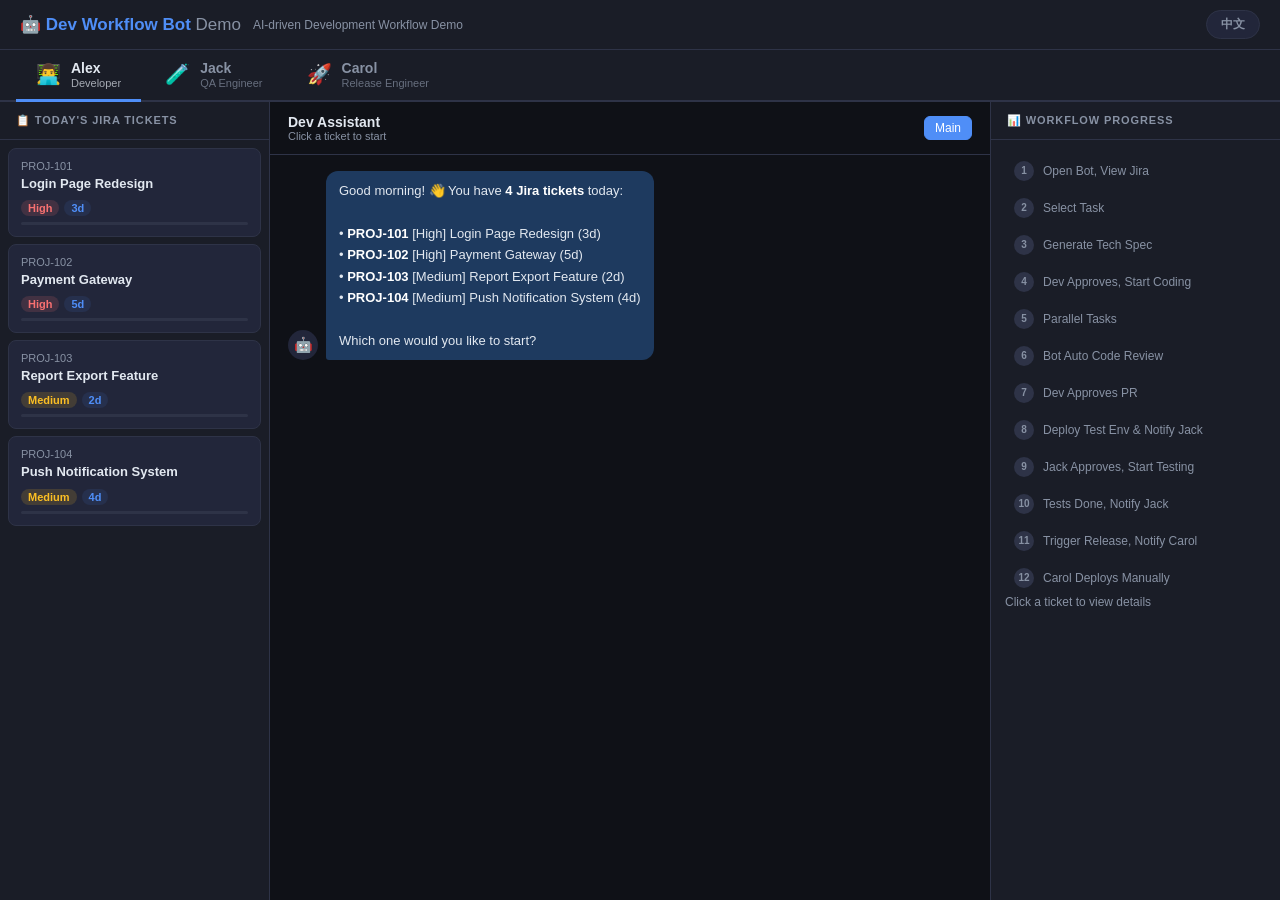
==== commit deb292f8: "fix: rename Bob → Jack" ====
--- a/docs/index.html
+++ b/docs/index.html
@@ -139,7 +139,7 @@
   </button>
   <button class="person-tab" data-person="b" onclick="switchPerson('b')">
     <span class="person-avatar">🧪</span>
-    <span class="person-info"><span class="person-name" id="name-b">Bob</span><span class="person-role" id="role-b">QA Engineer</span></span>
+    <span class="person-info"><span class="person-name" id="name-b">Jack</span><span class="person-role" id="role-b">QA Engineer</span></span>
     <span class="person-badge" id="badge-b"></span>
   </button>
   <button class="person-tab" data-person="c" onclick="switchPerson('c')">
@@ -171,7 +171,7 @@
   </div>
 </div>
 
-<!-- Bob / 小B -->
+<!-- Jack / 小B -->
 <div class="person-panel" id="panel-b">
   <div class="main">
     <aside class="sidebar">
@@ -205,7 +205,7 @@
         <div><div class="chat-title" id="chat-title-c">Release Assistant Bot</div><div class="chat-subtitle" id="chat-subtitle-c">Release tasks will appear here</div></div>
         <div class="chat-tabs" id="chat-tabs-c"><button class="chat-tab active" data-tid="__c__" onclick="switchTab('c','__c__')" id="main-tab-c">Main</button></div>
       </div>
-      <div class="messages" id="messages-c"><div class="empty-state-msg" id="empty-chat-c"><div class="empty-icon">🚀</div><div id="empty-chat-c-text">Waiting for Bob's tests to pass<br>Release tasks will be pushed here automatically</div></div></div>
+      <div class="messages" id="messages-c"><div class="empty-state-msg" id="empty-chat-c"><div class="empty-icon">🚀</div><div id="empty-chat-c-text">Waiting for Jack's tests to pass<br>Release tasks will be pushed here automatically</div></div></div>
       <div class="typing-wrap"><div class="msg-row bot" id="typing-c" style="display:none"><div class="msg-avatar">🤖</div><div class="typing-indicator"><div class="typing-dot"></div><div class="typing-dot"></div><div class="typing-dot"></div></div></div></div>
     </section>
     <aside class="status-panel">
@@ -224,7 +224,7 @@
     headerSub: "AI-driven Development Workflow Demo",
     langToggle: "中文",
     nameA:"Alex", roleA:"Developer",
-    nameB:"Bob",  roleB:"QA Engineer",
+    nameB:"Jack",  roleB:"QA Engineer",
     nameC:"Carol",roleC:"Release Engineer",
     sidebarA:"📋 Today's Jira Tickets",
     sidebarB:"🧪 Test Queue",
@@ -239,10 +239,10 @@
     emptyB:"No test tasks yet", emptyBSub:"Waiting for dev to complete",
     emptyC:"No release tasks yet", emptyCSub:"Waiting for tests to pass",
     emptyChatB:"Waiting for Alex to finish development\nTest tasks will be pushed here automatically",
-    emptyChatC:"Waiting for Bob's tests to pass\nRelease tasks will be pushed here automatically",
+    emptyChatC:"Waiting for Jack's tests to pass\nRelease tasks will be pushed here automatically",
     mainTab:"Main",
     // Workflow steps
-    steps:["Open Bot, View Jira","Select Task","Generate Tech Spec","Dev Approves, Start Coding","Parallel Tasks","Bot Auto Code Review","Dev Approves PR","Deploy Test Env & Notify Bob","Bob Approves, Start Testing","Tests Done, Notify Bob","Trigger Release, Notify Carol","Carol Deploys Manually"],
+    steps:["Open Bot, View Jira","Select Task","Generate Tech Spec","Dev Approves, Start Coding","Parallel Tasks","Bot Auto Code Review","Dev Approves PR","Deploy Test Env & Notify Jack","Jack Approves, Start Testing","Tests Done, Notify Jack","Trigger Release, Notify Carol","Carol Deploys Manually"],
     // Bot messages
     greeting: (n,tickets) => `Good morning! 👋 You have <strong>${n} Jira tickets</strong> today:\n\n${tickets}\n\nWhich one would you like to start?`,
     ticketCard: (id,title,desc,est) => `Got <strong>${id}</strong> — ${title}\n\n📋 Description: ${desc}\n⏱ Estimate: ${est}\n\nReady to start? I can generate the tech spec first.`,
@@ -265,11 +265,11 @@
     deployStart:"✅ PR approved! Creating test environment...",
     creatingTestEnv:"🚀 Creating isolated test environment...",
     testEnvReady:(url)=>`✅ Test environment ready: ${url}`,
-    testNotified:(url)=>`📬 <strong>Bob (QA)</strong> has been notified.\n\n🌐 Test env: <a href="${url}" target="_blank">${url}</a>\n📋 Test cases are ready, waiting for Bob's approval.`,
-    // Bob messages
-    bobTaskArrived:(title,url)=>`📋 New test task: <strong>${title}</strong>\n\nTest environment is ready. Please review the test cases and approve to start testing.\n\n🌐 Test env: <a href="${url}" target="_blank">${url}</a>`,
+    testNotified:(url)=>`📬 <strong>Jack (QA)</strong> has been notified.\n\n🌐 Test env: <a href="${url}" target="_blank">${url}</a>\n📋 Test cases are ready, waiting for Jack's approval.`,
+    // Jack messages
+    jackTaskArrived:(title,url)=>`📋 New test task: <strong>${title}</strong>\n\nTest environment is ready. Please review the test cases and approve to start testing.\n\n🌐 Test env: <a href="${url}" target="_blank">${url}</a>`,
     btnApproveTest:"✅ Approve & Start Testing",
-    bobApproved:"✅ Approve & Start Testing",
+    jackApproved:"✅ Approve & Start Testing",
     testingStart:"🧪 Starting automated test execution...",
     testStep:["Initializing test environment...","Running UI test suite...","Running API integration tests...","Running performance tests...","Generating test report..."],
     testDone:(p,t,cov,dur)=>`✅ <strong>All tests passed!</strong>\n\n📊 Passed: ${p}/${t} | Failed: 0 | Coverage: ${cov}\n⏱ Duration: ${dur}\n\nCode quality is excellent. Ready for production! 🎉`,
@@ -339,9 +339,9 @@
     creatingTestEnv:"🚀 正在创建独立测试环境...",
     testEnvReady:(url)=>`✅ 测试环境已就绪：${url}`,
     testNotified:(url)=>`📬 已通知 <strong>小B（Tester）</strong> 开始测试任务。\n\n🌐 测试环境：<a href="${url}" target="_blank">${url}</a>\n📋 测试用例已准备好，等待小B审批。`,
-    bobTaskArrived:(title,url)=>`📋 新测试任务：<strong>${title}</strong>\n\n测试环境已就绪，请 Review 测试用例后批准开始测试。\n\n🌐 测试环境：<a href="${url}" target="_blank">${url}</a>`,
+    jackTaskArrived:(title,url)=>`📋 新测试任务：<strong>${title}</strong>\n\n测试环境已就绪，请 Review 测试用例后批准开始测试。\n\n🌐 测试环境：<a href="${url}" target="_blank">${url}</a>`,
     btnApproveTest:"✅ 审批，开始测试",
-    bobApproved:"✅ 审批，开始测试",
+    jackApproved:"✅ 审批，开始测试",
     testingStart:"🧪 开始执行自动化测试...",
     testStep:["初始化测试环境...","执行 UI 测试套件...","执行 API 集成测试...","执行性能测试...","生成测试报告..."],
     testDone:(p,t,cov,dur)=>`✅ <strong>测试全部通过！</strong>\n\n📊 通过：${p}/${t} | 失败：0 | 覆盖率：${cov}\n⏱ 耗时：${dur}\n\n代码质量优秀，可以发布！ 🎉`,
@@ -589,7 +589,7 @@
   const btid=`b_${tid}`;
   if(!ps.b.threads[btid]) ps.b.threads[btid]=[];
   ps.b.tid=btid; addTabFor("b",btid,tid); addQueueCard("b",tid);
-  const msg={role:"bot",text:t("bobTaskArrived",ticketTitle(tk),testUrl),
+  const msg={role:"bot",text:t("jackTaskArrived",ticketTitle(tk),testUrl),
     actions:[{label:t("btnApproveTest"),fn:()=>runTest(tid,btid)}]};
   ps.b.threads[btid].push(msg);
   if(currentPerson==="b"){ switchTab("b",btid); scrollBot("b"); } else addBadge("b");
@@ -603,7 +603,7 @@
 
 async function runTest(tid, btid) {
   const tk=TICKETS.find(x=>x.id===tid);
-  appendAndRender("b",btid,{role:"user",text:t("bobApproved")});
+  appendAndRender("b",btid,{role:"user",text:t("jackApproved")});
   await typingFor("b",600); appendAndRender("b",btid,{role:"bot",text:t("testingStart")});
   for(const s of t("testStep")){ await delay(800); sysEventFor("b",btid,`⚙️ ${s}`); }
   await delay(1000);
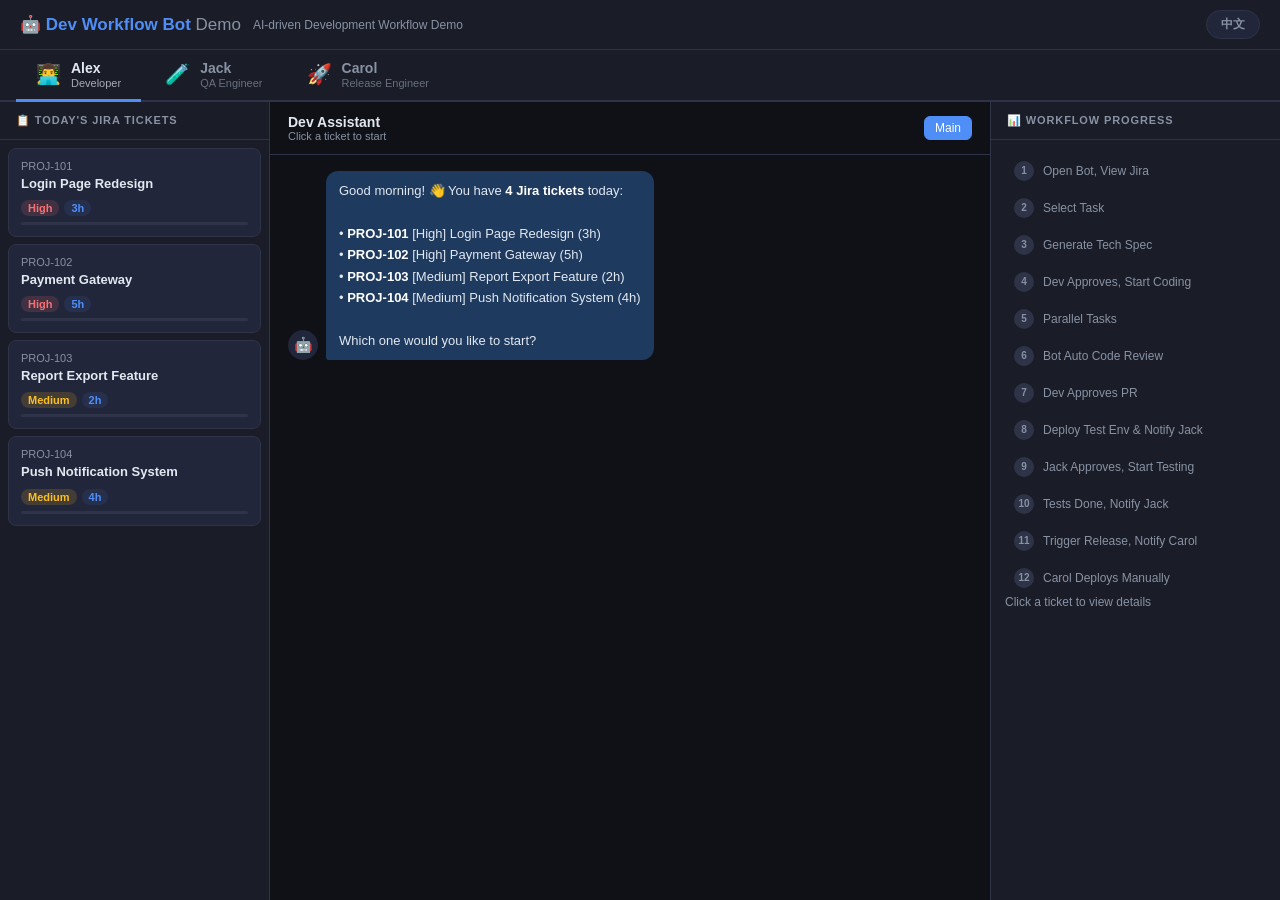
==== commit 1629f314: "fix: 预估工期 d → h" ====
--- a/docs/index.html
+++ b/docs/index.html
@@ -371,10 +371,10 @@
 
 // ── Tickets data ──────────────────────────────────────────────────────────────
 const TICKETS = [
-  { id:"PROJ-101", titleEn:"Login Page Redesign",    titleZh:"用户登录页面优化",  descEn:"Redesign login UI with phone+OTP support and remember me",   descZh:"优化登录页面 UI，支持手机号+验证码登录，增加记住密码功能", priority:"High", est:"3d" },
-  { id:"PROJ-102", titleEn:"Payment Gateway",        titleZh:"支付接口集成",       descEn:"Integrate Stripe payment gateway with credit card & Apple Pay", descZh:"集成 Stripe 支付网关，支持信用卡和 Apple Pay", priority:"High", est:"5d" },
-  { id:"PROJ-103", titleEn:"Report Export Feature",  titleZh:"报表导出功能",       descEn:"Support Excel/PDF export for sales reports with date filters",  descZh:"支持导出 Excel/PDF 格式的销售报表，支持自定义时间范围", priority:"Medium", est:"2d" },
-  { id:"PROJ-104", titleEn:"Push Notification System",titleZh:"推送通知系统",      descEn:"Integrate Firebase FCM for order status push notifications",    descZh:"集成 Firebase FCM，实现订单状态推送通知", priority:"Medium", est:"4d" },
+  { id:"PROJ-101", titleEn:"Login Page Redesign",    titleZh:"用户登录页面优化",  descEn:"Redesign login UI with phone+OTP support and remember me",   descZh:"优化登录页面 UI，支持手机号+验证码登录，增加记住密码功能", priority:"High", est:"3h" },
+  { id:"PROJ-102", titleEn:"Payment Gateway",        titleZh:"支付接口集成",       descEn:"Integrate Stripe payment gateway with credit card & Apple Pay", descZh:"集成 Stripe 支付网关，支持信用卡和 Apple Pay", priority:"High", est:"5h" },
+  { id:"PROJ-103", titleEn:"Report Export Feature",  titleZh:"报表导出功能",       descEn:"Support Excel/PDF export for sales reports with date filters",  descZh:"支持导出 Excel/PDF 格式的销售报表，支持自定义时间范围", priority:"Medium", est:"2h" },
+  { id:"PROJ-104", titleEn:"Push Notification System",titleZh:"推送通知系统",      descEn:"Integrate Firebase FCM for order status push notifications",    descZh:"集成 Firebase FCM，实现订单状态推送通知", priority:"Medium", est:"4h" },
 ];
 function ticketTitle(t2) { return lang==="en" ? t2.titleEn : t2.titleZh; }
 function ticketDesc(t2)  { return lang==="en" ? t2.descEn  : t2.descZh; }
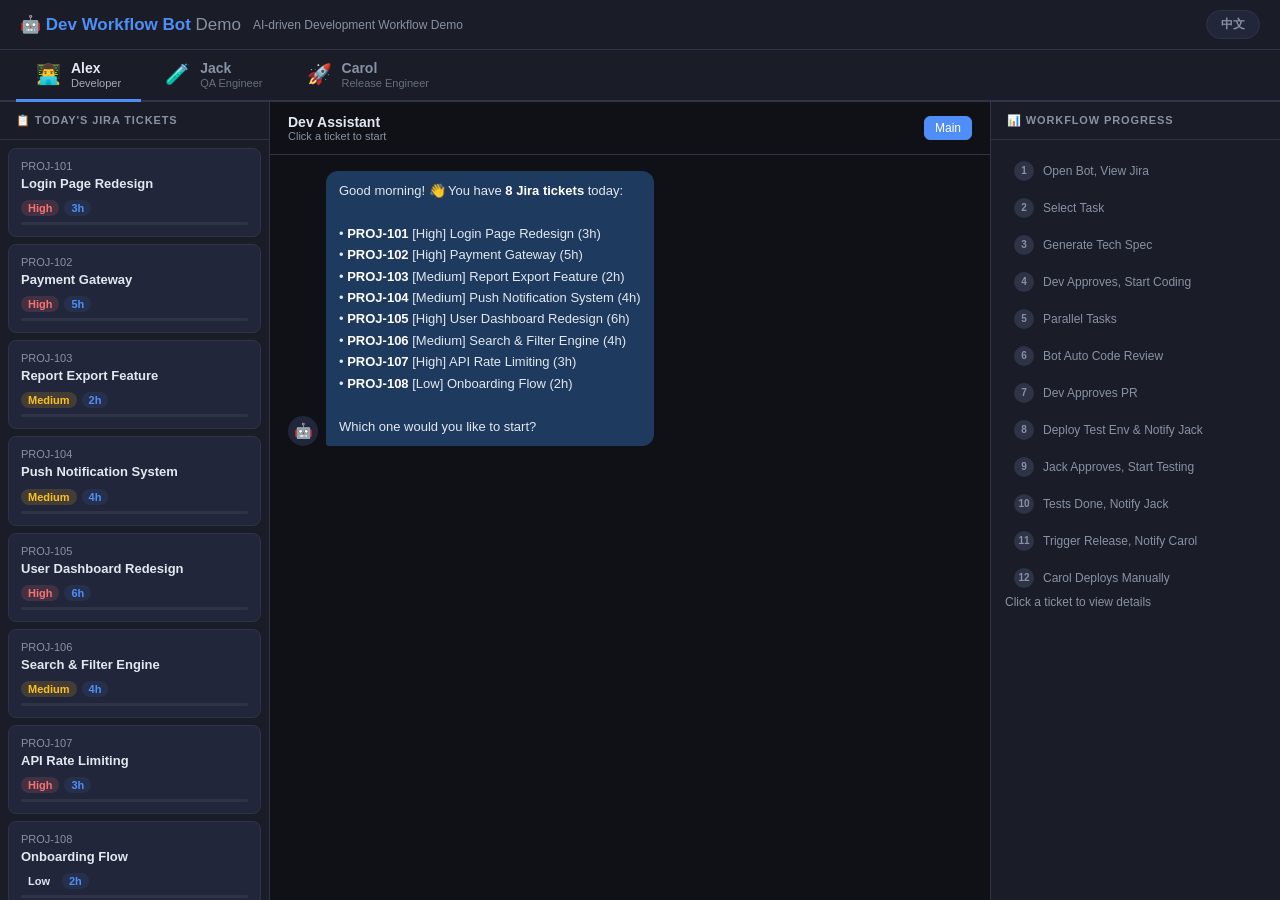
==== commit 5190f32c: "feat: Jira tickets 从 4 扩展到 8 个" ====
--- a/docs/index.html
+++ b/docs/index.html
@@ -274,6 +274,18 @@
     testStep:["Initializing test environment...","Running UI test suite...","Running API integration tests...","Running performance tests...","Generating test report..."],
     testDone:(p,t,cov,dur)=>`✅ <strong>All tests passed!</strong>\n\n📊 Passed: ${p}/${t} | Failed: 0 | Coverage: ${cov}\n⏱ Duration: ${dur}\n\nCode quality is excellent. Ready for production! 🎉`,
     // Alex notified of test result
+    btnReviewCases:"📋 Review Test Cases",
+    jackReviewingCases:"📋 Review Test Cases",
+    caseListIntro:(title)=>`Here are the test cases for **${title}**.\nPlease review and approve or modify:`,
+    btnModifyCases:"✏️ Modify Test Cases",
+    btnApproveCases:"✅ Approve Test Cases",
+    jackModifyCases:"✏️ I need to modify some test cases",
+    casesUpdated:"Test cases have been updated. Please review again:",
+    jackApprovedCases:"✅ Test cases look good!",
+    casesApprovedStart:"Test cases approved ✅\nReady to start execution. Click below when you're ready:",
+    btnConfirmTestDone:"✅ Tests Complete — Ready for Release",
+    jackConfirmedRelease:"✅ Tests Complete — Triggering release",
+    jackReleaseTrigger:"Got it! Notifying Carol to proceed with deployment. 🚀",
     testPassedNotify:(p,t,cov)=>`✅ All tests passed!\n\n📊 ${p}/${t} passed | Coverage: ${cov}\n\n<strong>Carol (Release)</strong> has been notified to deploy.`,
     // Carol messages
     carolTaskArrived:(title)=>`🚀 Release Task: <strong>${title}</strong>\n\nAll tests have passed. This requires <strong>manual deployment</strong>.\n\nPlease proceed with the deployment steps when ready.`,
@@ -345,6 +357,18 @@
     testingStart:"🧪 开始执行自动化测试...",
     testStep:["初始化测试环境...","执行 UI 测试套件...","执行 API 集成测试...","执行性能测试...","生成测试报告..."],
     testDone:(p,t,cov,dur)=>`✅ <strong>测试全部通过！</strong>\n\n📊 通过：${p}/${t} | 失败：0 | 覆盖率：${cov}\n⏱ 耗时：${dur}\n\n代码质量优秀，可以发布！ 🎉`,
+    btnReviewCases:"📋 查看测试用例",
+    jackReviewingCases:"📋 查看测试用例",
+    caseListIntro:(title)=>`以下是 **${title}** 的测试用例，请 Review 后决定是否修改：`,
+    btnModifyCases:"✏️ 修改测试用例",
+    btnApproveCases:"✅ 确认用例，准备测试",
+    jackModifyCases:"✏️ 需要修改部分测试用例",
+    casesUpdated:"测试用例已更新，请重新确认：",
+    jackApprovedCases:"✅ 测试用例没问题！",
+    casesApprovedStart:"测试用例已确认 ✅\n已准备好执行，请点击下方开始测试：",
+    btnConfirmTestDone:"✅ 测试完成，准备发布",
+    jackConfirmedRelease:"✅ 测试完成，触发发布流程",
+    jackReleaseTrigger:"好的！已通知小C（Carol）开始发布。 🚀",
     testPassedNotify:(p,t,cov)=>`✅ 测试全部通过！\n\n📊 ${p}/${t} 通过 | 覆盖率 ${cov}\n\n已通知 <strong>小C（Release）</strong> 准备发布。`,
     carolTaskArrived:(title)=>`🚀 发布任务：<strong>${title}</strong>\n\n测试已全部通过。本次发布需要 <strong>人工手动部署</strong>。\n\n请按照发布流程操作，准备好后点击开始。`,
     btnStartDeploy:"🚀 开始人工发布",
@@ -371,10 +395,14 @@
 
 // ── Tickets data ──────────────────────────────────────────────────────────────
 const TICKETS = [
-  { id:"PROJ-101", titleEn:"Login Page Redesign",    titleZh:"用户登录页面优化",  descEn:"Redesign login UI with phone+OTP support and remember me",   descZh:"优化登录页面 UI，支持手机号+验证码登录，增加记住密码功能", priority:"High", est:"3h" },
-  { id:"PROJ-102", titleEn:"Payment Gateway",        titleZh:"支付接口集成",       descEn:"Integrate Stripe payment gateway with credit card & Apple Pay", descZh:"集成 Stripe 支付网关，支持信用卡和 Apple Pay", priority:"High", est:"5h" },
-  { id:"PROJ-103", titleEn:"Report Export Feature",  titleZh:"报表导出功能",       descEn:"Support Excel/PDF export for sales reports with date filters",  descZh:"支持导出 Excel/PDF 格式的销售报表，支持自定义时间范围", priority:"Medium", est:"2h" },
-  { id:"PROJ-104", titleEn:"Push Notification System",titleZh:"推送通知系统",      descEn:"Integrate Firebase FCM for order status push notifications",    descZh:"集成 Firebase FCM，实现订单状态推送通知", priority:"Medium", est:"4h" },
+  { id:"PROJ-101", titleEn:"Login Page Redesign",       titleZh:"用户登录页面优化",   descEn:"Redesign login UI with phone+OTP support and remember me",        descZh:"优化登录页面 UI，支持手机号+验证码登录，增加记住密码功能",   priority:"High",   est:"3h" },
+  { id:"PROJ-102", titleEn:"Payment Gateway",           titleZh:"支付接口集成",        descEn:"Integrate Stripe payment gateway with credit card & Apple Pay",    descZh:"集成 Stripe 支付网关，支持信用卡和 Apple Pay",              priority:"High",   est:"5h" },
+  { id:"PROJ-103", titleEn:"Report Export Feature",     titleZh:"报表导出功能",        descEn:"Support Excel/PDF export for sales reports with date filters",     descZh:"支持导出 Excel/PDF 格式的销售报表，支持自定义时间范围",     priority:"Medium", est:"2h" },
+  { id:"PROJ-104", titleEn:"Push Notification System",  titleZh:"推送通知系统",        descEn:"Integrate Firebase FCM for order status push notifications",       descZh:"集成 Firebase FCM，实现订单状态推送通知",                   priority:"Medium", est:"4h" },
+  { id:"PROJ-105", titleEn:"User Dashboard Redesign",   titleZh:"用户仪表盘重设计",    descEn:"Redesign dashboard with customizable widgets and dark mode",       descZh:"重新设计仪表盘，支持自定义组件和暗色模式",                  priority:"High",   est:"6h" },
+  { id:"PROJ-106", titleEn:"Search & Filter Engine",    titleZh:"搜索与筛选功能",      descEn:"Full-text search with faceted filters and search suggestions",     descZh:"全文搜索，支持多维筛选和搜索建议",                          priority:"Medium", est:"4h" },
+  { id:"PROJ-107", titleEn:"API Rate Limiting",         titleZh:"API 限流功能",        descEn:"Implement per-user rate limiting with Redis and token bucket algo", descZh:"基于 Redis 实现用户级别 API 限流，令牌桶算法",              priority:"High",   est:"3h" },
+  { id:"PROJ-108", titleEn:"Onboarding Flow",           titleZh:"新用户引导流程",       descEn:"Step-by-step onboarding wizard for new users with tooltips",       descZh:"新用户注册后的分步引导向导，含功能提示",                    priority:"Low",    est:"2h" },
 ];
 function ticketTitle(t2) { return lang==="en" ? t2.titleEn : t2.titleZh; }
 function ticketDesc(t2)  { return lang==="en" ? t2.descEn  : t2.descZh; }
@@ -489,7 +517,7 @@
   TICKETS.forEach(tk=>{
     const card=document.createElement("div");
     card.className="ticket-card"; card.dataset.tid=tk.id; card.onclick=()=>selectTicket(tk.id);
-    const pc=tk.priority==="High"?"badge-high":"badge-medium";
+    const pc=tk.priority==="High"?"badge-high":tk.priority==="Low"?"badge-low":"badge-medium";
     const wf=ps.a.wf[tk.id];
     card.innerHTML=`<div class="ticket-id">${tk.id}</div>
       <div class="ticket-title-text">${ticketTitle(tk)}</div>
@@ -590,15 +618,121 @@
   if(!ps.b.threads[btid]) ps.b.threads[btid]=[];
   ps.b.tid=btid; addTabFor("b",btid,tid); addQueueCard("b",tid);
   const msg={role:"bot",text:t("jackTaskArrived",ticketTitle(tk),testUrl),
-    actions:[{label:t("btnApproveTest"),fn:()=>runTest(tid,btid)}]};
+    actions:[{label:t("btnReviewCases"),fn:()=>showTestCases(tid,btid,testUrl)}]};
   ps.b.threads[btid].push(msg);
   if(currentPerson==="b"){ switchTab("b",btid); scrollBot("b"); } else addBadge("b");
+  updateInfoB(tid,tk,testUrl,t("statusPendingTest"));
+}
+
+function updateInfoB(tid, tk, testUrl, statusText) {
   document.getElementById("info-b").innerHTML=`<div class="info-section">
     <div class="info-title">${lang==="en"?"Test Task":"测试任务"}</div>
     <div class="info-row"><div class="info-label">${t("infoTicket")}</div><div class="info-value">${tid} — ${ticketTitle(tk)}</div></div>
-    <div class="info-row"><div class="info-label">${t("infoStatus")}</div><div class="info-value" style="color:var(--color-b)">${t("statusPendingTest")}</div></div>
-    <div class="info-row"><div class="info-label">${t("infoTestEnv")}</div><div class="info-value"><a href="${testUrl}" target="_blank">${lang==="en"?"Open →":"打开 →"}</a></div></div>
+    <div class="info-row"><div class="info-label">${t("infoStatus")}</div><div class="info-value" style="color:var(--color-b)">${statusText}</div></div>
+    ${testUrl?`<div class="info-row"><div class="info-label">${t("infoTestEnv")}</div><div class="info-value"><a href="${testUrl}" target="_blank">${lang==="en"?"Open →":"打开 →"}</a></div></div>`:""}
   </div>`;
+}
+
+// ── Test Case Review ──────────────────────────────────────────────────────────
+const TEST_CASES = {
+  "PROJ-101": [
+    {id:"TC-01", name:"User login with phone + OTP", priority:"P0"},
+    {id:"TC-02", name:"Login fails with invalid OTP", priority:"P0"},
+    {id:"TC-03", name:"Remember me persists session", priority:"P1"},
+    {id:"TC-04", name:"UI renders correctly on mobile", priority:"P1"},
+    {id:"TC-05", name:"Logout clears session", priority:"P2"},
+  ],
+  "PROJ-102": [
+    {id:"TC-01", name:"Credit card payment succeeds", priority:"P0"},
+    {id:"TC-02", name:"Apple Pay checkout flow", priority:"P0"},
+    {id:"TC-03", name:"Payment failure shows error", priority:"P0"},
+    {id:"TC-04", name:"Refund processes correctly", priority:"P1"},
+    {id:"TC-05", name:"Webhook receives payment event", priority:"P1"},
+  ],
+  "PROJ-103": [
+    {id:"TC-01", name:"Export sales report as Excel", priority:"P0"},
+    {id:"TC-02", name:"Export sales report as PDF", priority:"P0"},
+    {id:"TC-03", name:"Custom date range filter works", priority:"P1"},
+    {id:"TC-04", name:"Large dataset export completes", priority:"P1"},
+    {id:"TC-05", name:"Empty report shows placeholder", priority:"P2"},
+  ],
+  "PROJ-104": [
+    {id:"TC-01", name:"Push notification delivered on iOS", priority:"P0"},
+    {id:"TC-02", name:"Push notification delivered on Android", priority:"P0"},
+    {id:"TC-03", name:"Order status update triggers push", priority:"P0"},
+    {id:"TC-04", name:"Notification tapped opens correct page", priority:"P1"},
+    {id:"TC-05", name:"Disabled notifications not delivered", priority:"P1"},
+  ],
+  "PROJ-105": [
+    {id:"TC-01", name:"Dashboard loads within 2s", priority:"P0"},
+    {id:"TC-02", name:"Widgets can be added/removed/reordered", priority:"P0"},
+    {id:"TC-03", name:"Dark mode toggle persists across sessions", priority:"P1"},
+    {id:"TC-04", name:"Dashboard layout saves correctly", priority:"P1"},
+    {id:"TC-05", name:"Responsive on tablet and mobile", priority:"P2"},
+  ],
+  "PROJ-106": [
+    {id:"TC-01", name:"Full-text search returns relevant results", priority:"P0"},
+    {id:"TC-02", name:"Faceted filters narrow results correctly", priority:"P0"},
+    {id:"TC-03", name:"Search suggestions appear on keypress", priority:"P1"},
+    {id:"TC-04", name:"Empty search shows helpful placeholder", priority:"P1"},
+    {id:"TC-05", name:"Search handles special characters safely", priority:"P1"},
+  ],
+  "PROJ-107": [
+    {id:"TC-01", name:"Rate limit triggers at threshold", priority:"P0"},
+    {id:"TC-02", name:"429 response returned with retry-after", priority:"P0"},
+    {id:"TC-03", name:"Rate limit resets after time window", priority:"P0"},
+    {id:"TC-04", name:"Different users have independent limits", priority:"P1"},
+    {id:"TC-05", name:"Redis failure falls back gracefully", priority:"P1"},
+  ],
+  "PROJ-108": [
+    {id:"TC-01", name:"Onboarding wizard shows on first login", priority:"P0"},
+    {id:"TC-02", name:"Each step tooltip displays correctly", priority:"P1"},
+    {id:"TC-03", name:"Skip button exits wizard cleanly", priority:"P1"},
+    {id:"TC-04", name:"Completed onboarding not shown again", priority:"P1"},
+    {id:"TC-05", name:"Progress indicator updates correctly", priority:"P2"},
+  ],
+};
+
+function buildTestCaseList(tid, version) {
+  const cases = TEST_CASES[tid] || [];
+  const versionNote = version > 1 ? (lang==="en"?` (v${version} — updated)`:`（v${version} — 已更新）`) : "";
+  const rows = cases.map(c=>`  ${c.id} [${c.priority}] ${c.name}`).join("\n");
+  return lang==="en"
+    ? `📋 **Test Cases${versionNote}** — ${cases.length} total:\n\n${rows}`
+    : `📋 **测试用例${versionNote}** — 共 ${cases.length} 条：\n\n${rows}`;
+}
+
+async function showTestCases(tid, btid, testUrl, version=1) {
+  const tk=TICKETS.find(x=>x.id===tid);
+  appendAndRender("b",btid,{role:"user",text:t("jackReviewingCases")});
+  await typingFor("b",800);
+  appendAndRender("b",btid,{role:"bot",
+    text: t("caseListIntro",ticketTitle(tk)) + "\n\n" + buildTestCaseList(tid,version),
+    actions:[
+      {label:t("btnModifyCases"), fn:()=>modifyTestCases(tid,btid,testUrl,version)},
+      {label:t("btnApproveCases"), fn:()=>approveTestCases(tid,btid)},
+    ]});
+  updateInfoB(tid,tk,testUrl,lang==="en"?"Reviewing test cases":"审查测试用例中");
+}
+
+async function modifyTestCases(tid, btid, testUrl, version) {
+  appendAndRender("b",btid,{role:"user",text:t("jackModifyCases")});
+  await typingFor("b",600);
+  sysEventFor("b",btid,lang==="en"?"⚙️ Updating test cases...":"⚙️ 正在更新测试用例...");
+  await delay(2000);
+  appendAndRender("b",btid,{role:"bot",text:t("casesUpdated")});
+  await delay(500);
+  // Show updated cases for re-review
+  await showTestCases(tid, btid, testUrl, version+1);
+}
+
+async function approveTestCases(tid, btid) {
+  const tk=TICKETS.find(x=>x.id===tid);
+  appendAndRender("b",btid,{role:"user",text:t("jackApprovedCases")});
+  await typingFor("b",500);
+  appendAndRender("b",btid,{role:"bot",text:t("casesApprovedStart"),
+    actions:[{label:t("btnApproveTest"),fn:()=>runTest(tid,btid)}]});
+  updateInfoB(tid,tk,ps.a.wf[tid]?.testUrl,t("statusPendingTest"));
 }
 
 async function runTest(tid, btid) {
@@ -609,11 +743,19 @@
   await delay(1000);
   const total=Math.floor(Math.random()*30+20), cov=Math.floor(Math.random()*14+82)+"%";
   const dur=(Math.random()*15+8).toFixed(1)+"s";
-  appendAndRender("b",btid,{role:"bot",text:t("testDone",total,total,cov,dur)});
+  // Show test results + confirm button for Jack
+  appendAndRender("b",btid,{role:"bot",text:t("testDone",total,total,cov,dur),
+    actions:[{label:t("btnConfirmTestDone"),fn:()=>jackConfirmRelease(tid,btid,total,cov)}]});
+}
+
+async function jackConfirmRelease(tid, btid, total, cov) {
+  appendAndRender("b",btid,{role:"user",text:t("jackConfirmedRelease")});
   // Update queue card
   const qc=document.querySelector(`#ticket-list-b [data-tid="${tid}"] .queue-status`);
   if(qc){qc.textContent=lang==="en"?"✅ Tests passed":"✅ 测试通过"; qc.className="queue-status done";}
-  // Notify 小A
+  await typingFor("b",500);
+  appendAndRender("b",btid,{role:"bot",text:t("jackReleaseTrigger")});
+  // Notify Alex
   setWf(tid,"waiting_release",11,"Step 11");
   await typing("a",800);
   appendAndRender("a",tid,{role:"bot",text:t("testPassedNotify",total,total,cov)});
